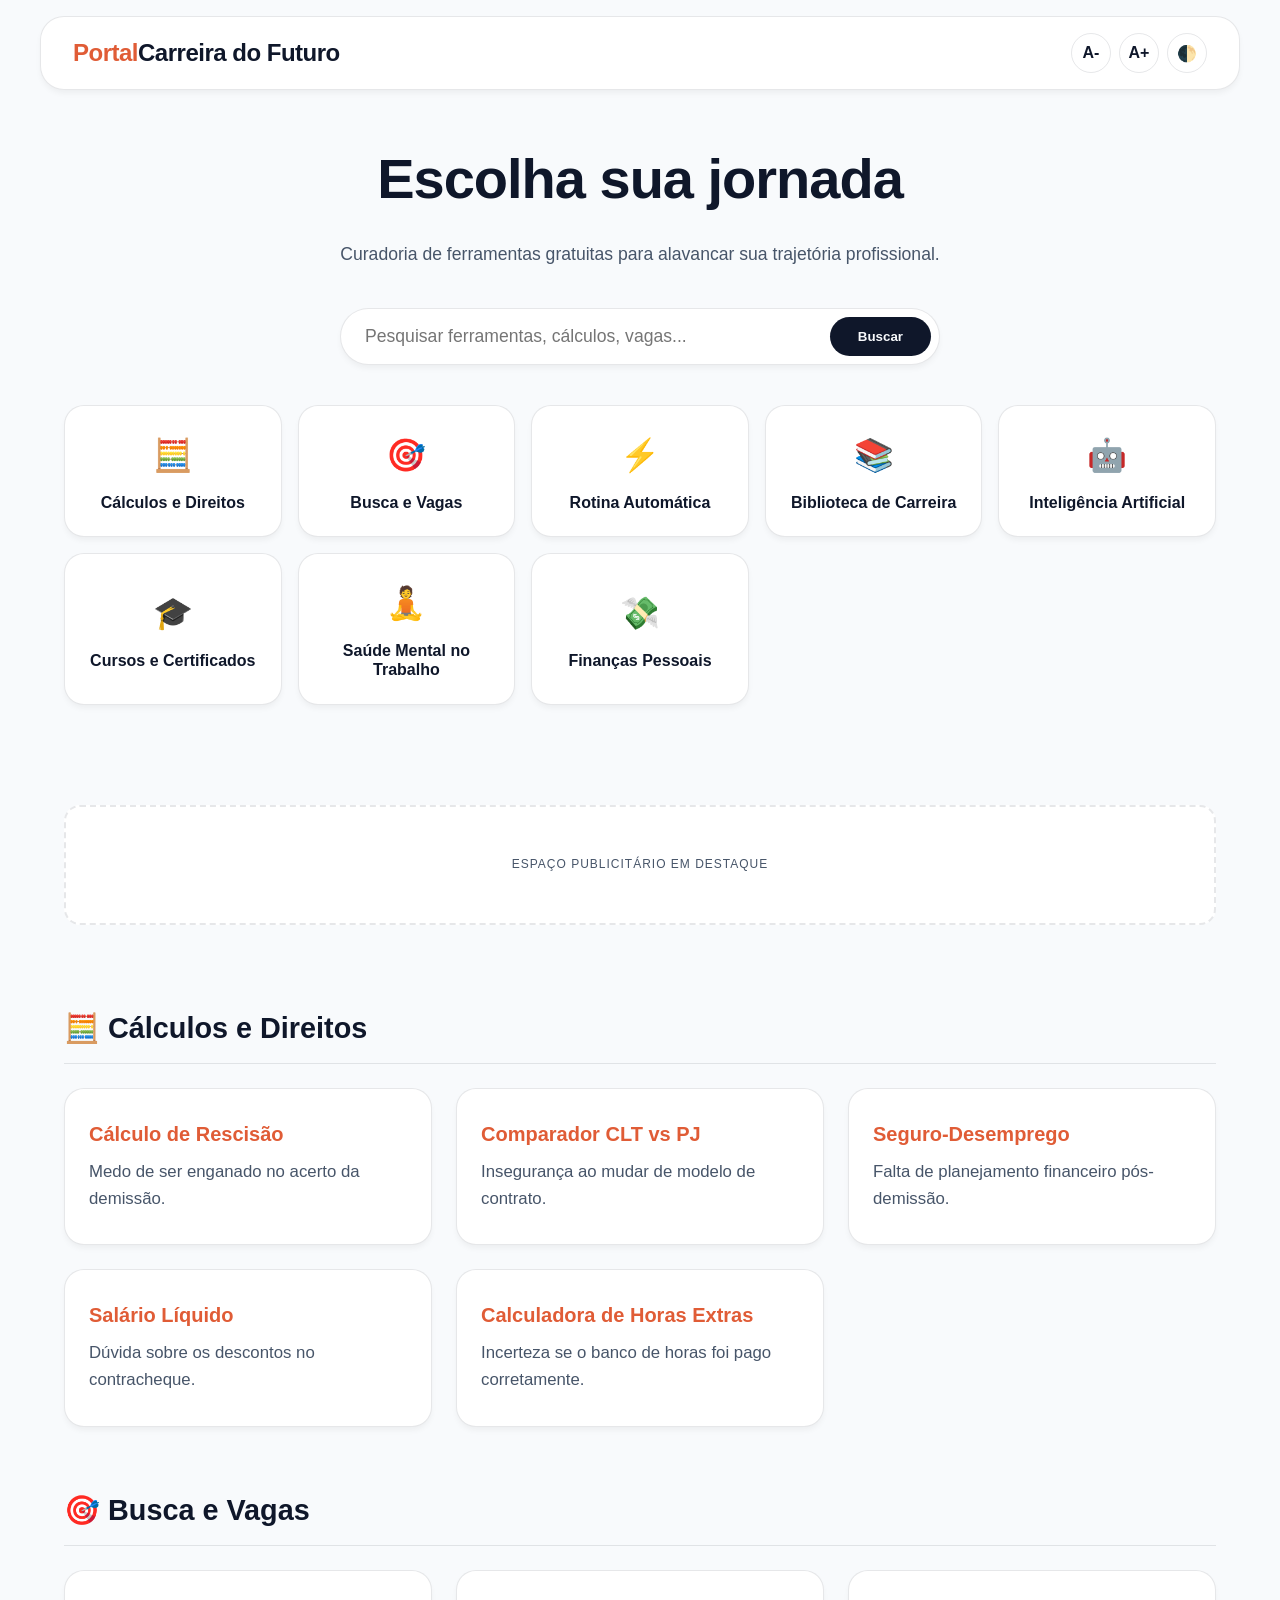
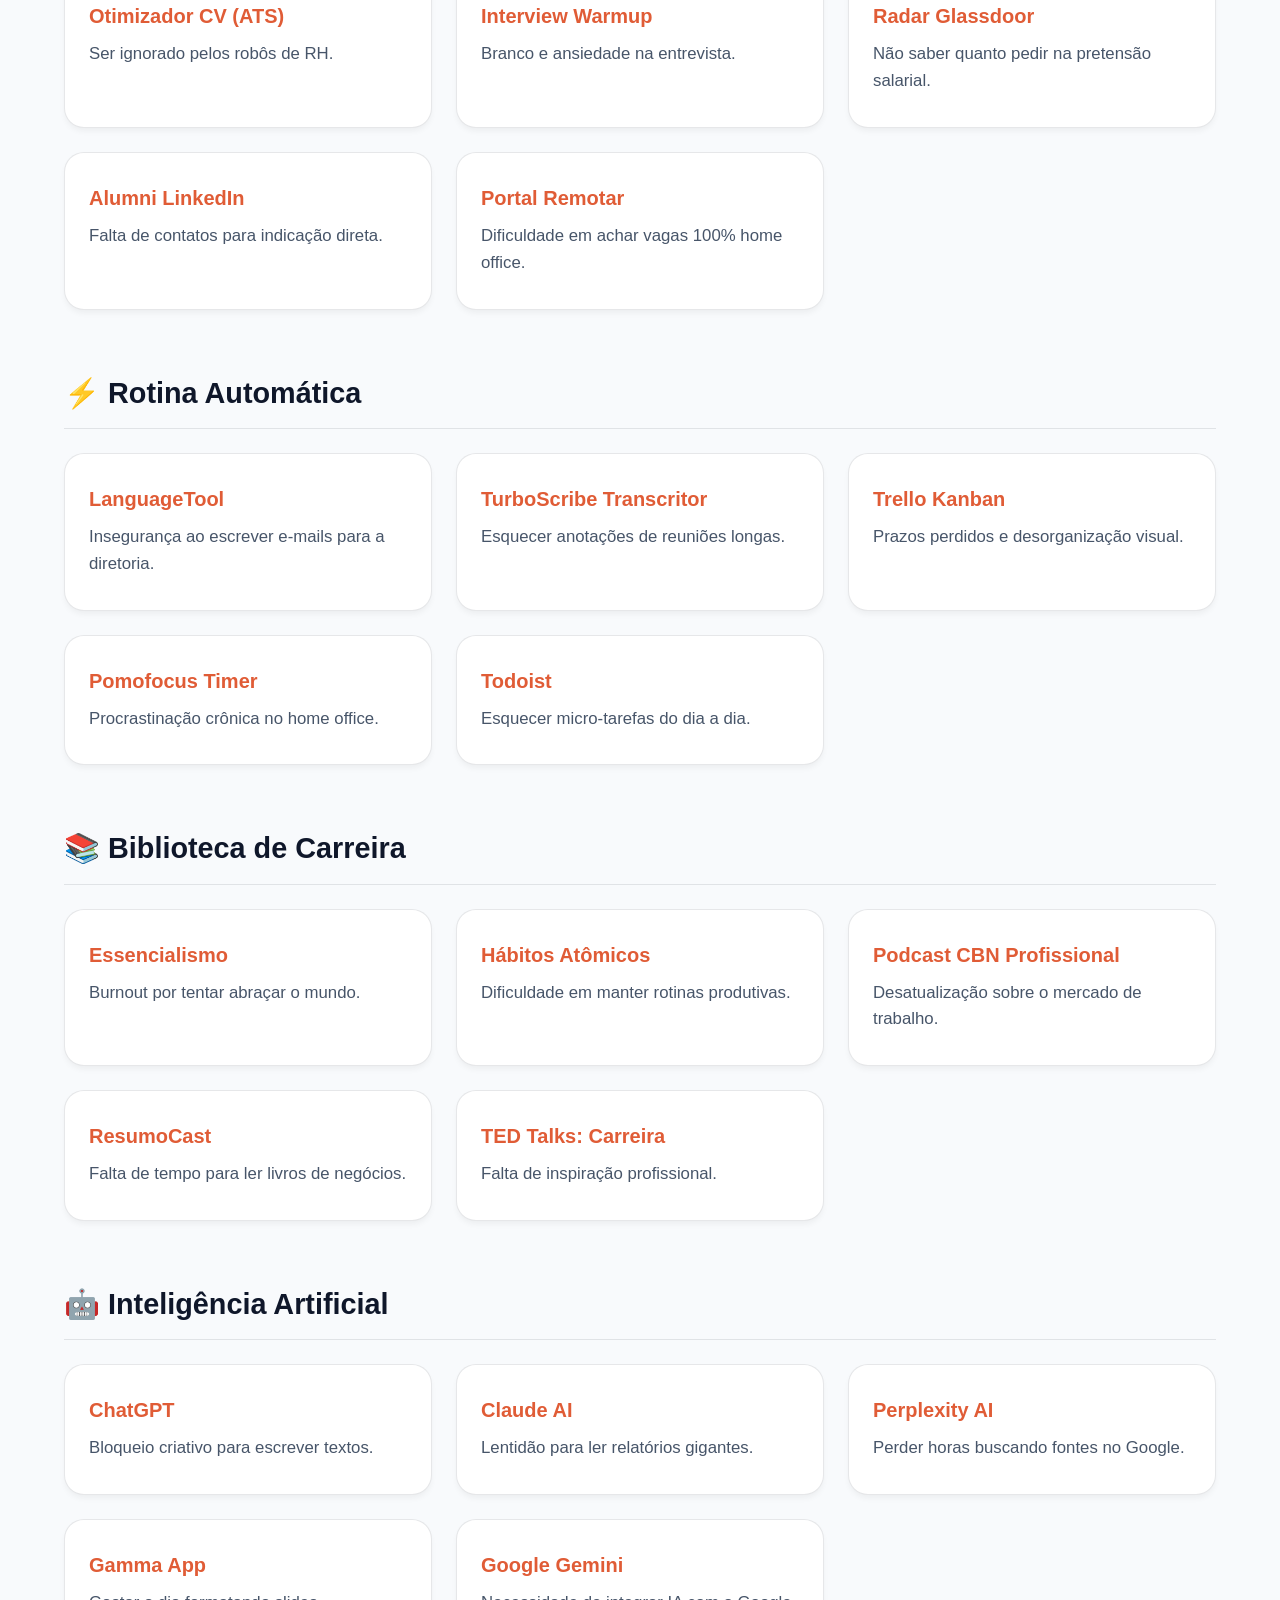
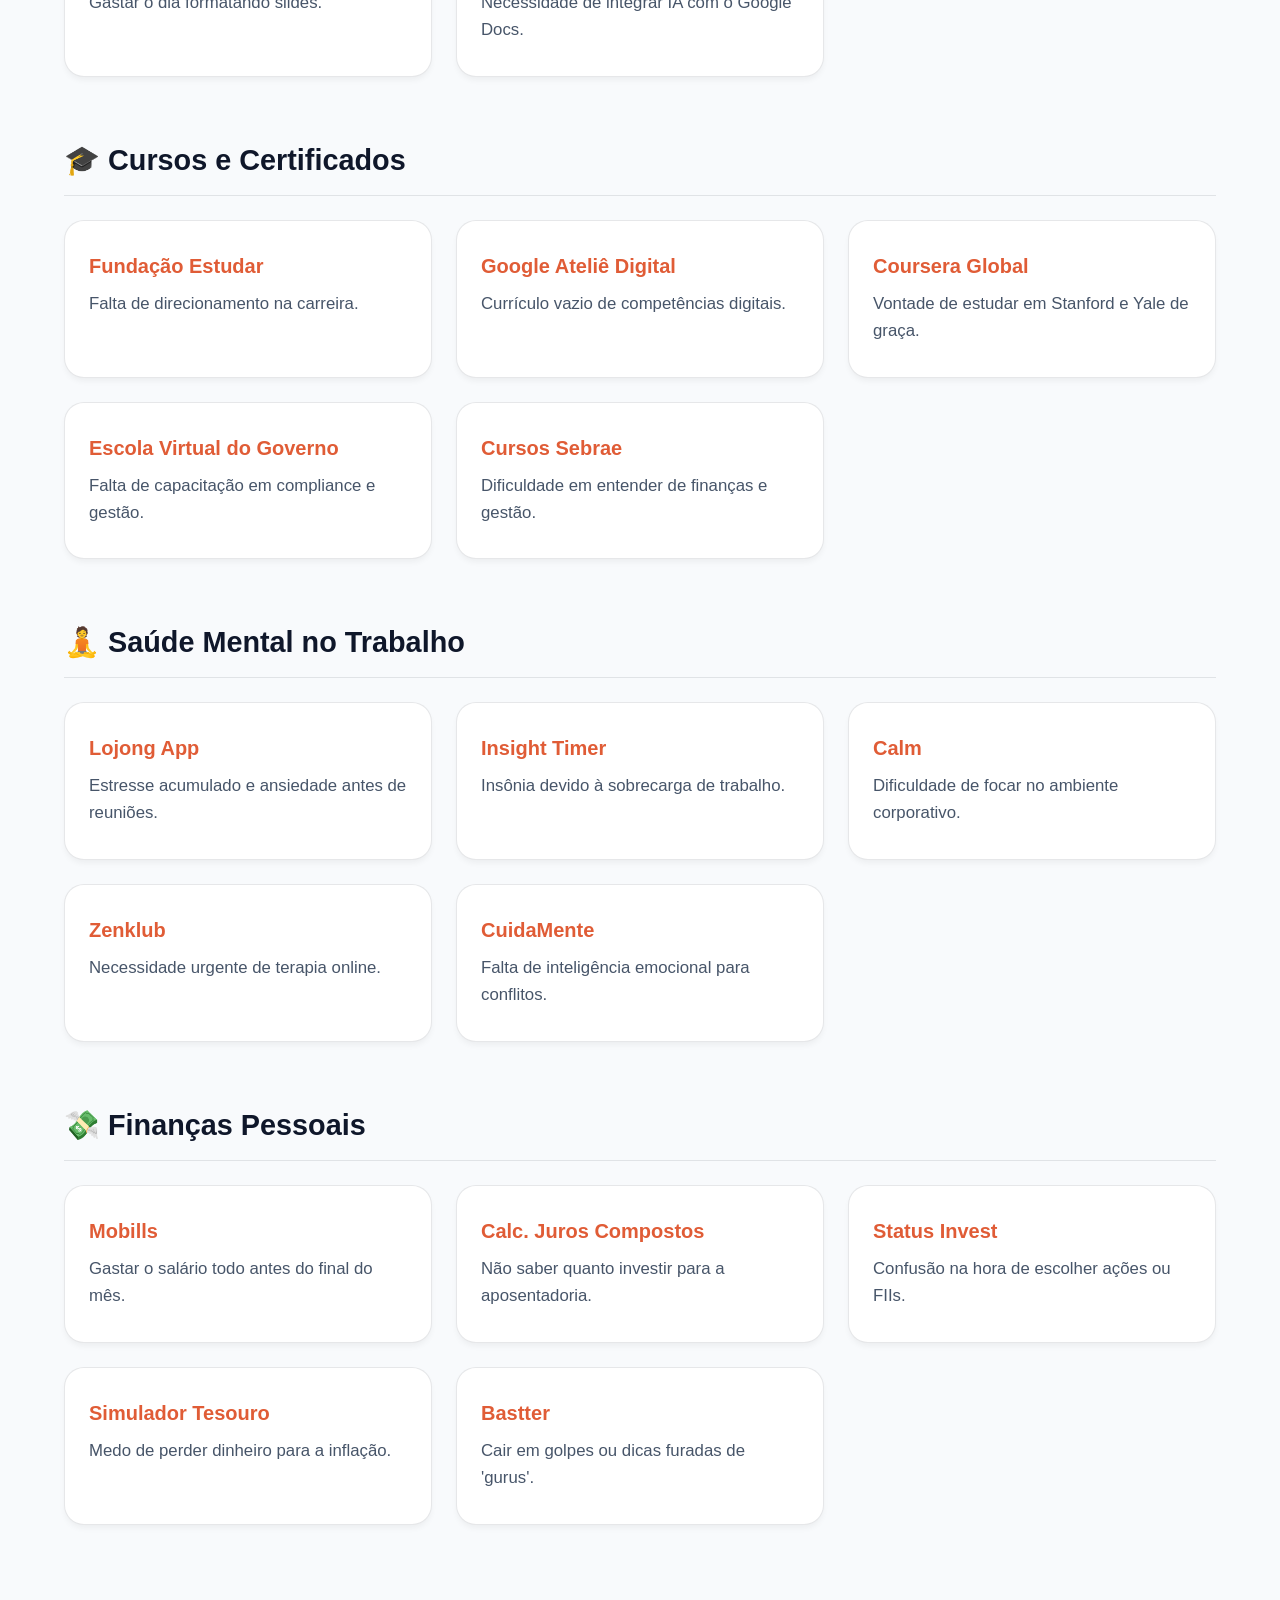
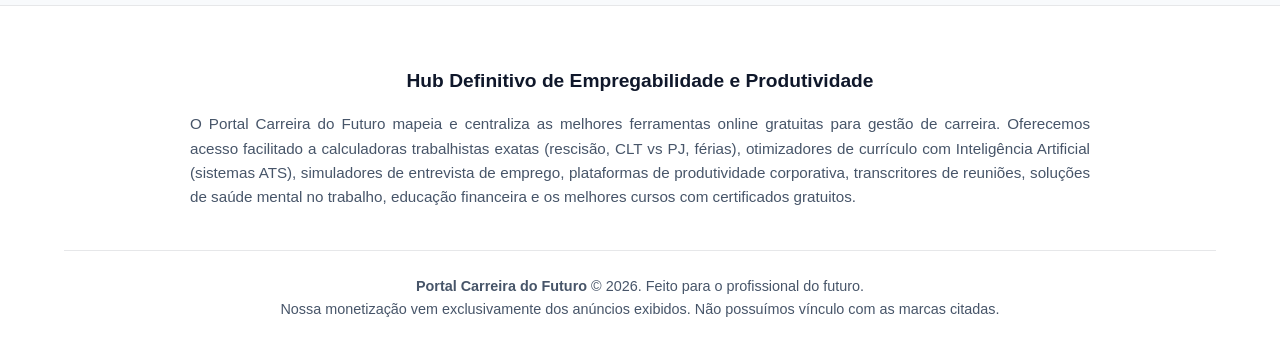
==== index.html @ 7a572216 "v15" ====
<!DOCTYPE html>
<html lang="pt-BR">
<head>
    <script>(function(w,d,s,l,i){w[l]=w[l]||[];w[l].push({'gtm.start':new Date().getTime(),event:'gtm.js'});var f=d.getElementsByTagName(s)[0],j=d.createElement(s),dl=l!='dataLayer'?'&l='+l:'';j.async=true;j.src='https://www.googletagmanager.com/gtm.js?id='+i+dl;f.parentNode.insertBefore(j,f);})(window,document,'script','dataLayer','GTM-XXXXXXX');</script>
    
    <meta charset="UTF-8">
    <meta name="viewport" content="width=device-width, initial-scale=1.0">
    <title>Portal Carreira do Futuro | Ferramentas e Produtividade</title>
    <link rel="stylesheet" href="style.css?v=15">
</head>
<body>
    <noscript><iframe src="https://www.googletagmanager.com/ns.html?id=GTM-XXXXXXX" height="0" width="0" style="display:none;visibility:hidden"></iframe></noscript>

    <header class="cabecalho-site">
        <div class="container nav-bar">
            <h1 class="logotipo" onclick="window.scrollTo({top: 0, behavior: 'smooth'})" role="button" tabindex="0">Portal<span>Carreira do Futuro</span></h1>
            
            <div class="controles-a11y" aria-label="Controles de Acessibilidade">
                <button id="btn-fonte-menos" class="btn-a11y" aria-label="Diminuir tamanho da fonte">A-</button>
                <button id="btn-fonte-mais" class="btn-a11y" aria-label="Aumentar tamanho da fonte">A+</button>
                <button id="btn-tema" class="btn-a11y" aria-label="Alternar tema claro e escuro">🌓</button>
            </div>
        </div>
    </header>

    <main class="container" id="conteudo-principal">
        
        <section class="hero">
            <h2 class="hero-title">Escolha sua jornada</h2>
            <p class="hero-subtitle">Curadoria de ferramentas gratuitas para alavancar sua trajetória profissional.</p>
            
            <div class="busca-container">
                <form action="https://www.google.com/search" method="get" target="_blank" class="busca-form">
                    <input type="search" name="q" placeholder="Pesquisar ferramentas, cálculos, vagas..." aria-label="Pesquisar" required>
                    <button type="submit" class="btn-busca">Buscar</button>
                </form>
            </div>
            
            <nav id="bento-menu" class="bento-grid-container" aria-label="Navegação rápida por categorias"></nav>
        </section>

        <div class="espaco-respiro"></div>
        <div class="area-adsense ads-vip">
            <p class="ads-label">Espaço Publicitário em Destaque</p>
        </div>

        <div id="lista-ferramentas"></div>
    </main>

    <div id="modal-overlay" class="modal-overlay hidden" onclick="fecharAoClicarFora(event)" aria-hidden="true">
        <div id="modal-ferramenta" class="modal-content hidden" role="dialog" aria-modal="true" aria-labelledby="artigo-titulo">
            <button class="btn-fechar" onclick="fecharTodosModais()" aria-label="Fechar janela">✕</button>
            
            <div class="modal-header-compacto">
                <span id="artigo-emoji" class="emoji-medio" aria-hidden="true"></span>
                <div>
                    <h2 id="artigo-titulo"></h2>
                    <span id="artigo-categoria" class="tag-categoria"></span>
                </div>
            </div>

            <div class="dor-box">
                <strong>💡 Resolve o problema:</strong>
                <p id="artigo-dor"></p>
            </div>

            <div class="artigo-corpo">
                <p id="artigo-descricao"></p>
            </div>

            <div class="acoes-ferramenta">
                <a id="artigo-link" href="#" target="_blank" rel="noopener noreferrer" class="btn-primario">Acessar Plataforma Oficial</a>
                
                <a id="btn-reportar" href="#" class="btn-reportar-link">⚠️ Reportar link quebrado ou erro</a>
                
                <div class="share-buttons">
                    <p class="share-title">Compartilhar ferramenta útil:</p>
                    <div class="share-icons" id="botoes-compartilhamento">
                        </div>
                </div>
            </div>
            
            <div class="area-adsense ads-modal">
                <p class="ads-label">Espaço Publicitário</p>
            </div>
        </div>
    </div>

    <footer class="rodape-site">
        <div class="container">
            <article class="sobre-portal-rodape">
                <h3>Hub Definitivo de Empregabilidade e Produtividade</h3>
                <p>O Portal Carreira do Futuro mapeia e centraliza as melhores ferramentas online gratuitas para gestão de carreira. Oferecemos acesso facilitado a calculadoras trabalhistas exatas (rescisão, CLT vs PJ, férias), otimizadores de currículo com Inteligência Artificial (sistemas ATS), simuladores de entrevista de emprego, plataformas de produtividade corporativa, transcritores de reuniões, soluções de saúde mental no trabalho, educação financeira e os melhores cursos com certificados gratuitos.</p>
            </article>

            <div class="rodape-main">
                <p><strong>Portal Carreira do Futuro</strong> &copy; 2026. Feito para o profissional do futuro.</p>
                <p>Nossa monetização vem exclusivamente dos anúncios exibidos. Não possuímos vínculo com as marcas citadas.</p>
            </div>
        </div>
    </footer>

    <script src="script.js?v=15"></script>
</body>
</html>
---- style.css ----
/* =========================================
   UX 2026: MINIMALISMO, ACESSIBILIDADE E DARK MODE
   ========================================= */

:root {
  --bg-base: #f8fafc;
  --text-main: #0f172a;
  --text-muted: #475569;
  --card-bg: #ffffff;
  --accent-primary: #e05c36;
  --accent-secondary: #6366f1;
  --glass-border: rgba(15, 23, 42, 0.1);
  
  /* Cores Sociais Restauradas */
  --whatsapp: #25D366;
  --linkedin: #0077b5;
  --twitter-x: #0f1419;
  --telegram: #0088cc;
  --bluesky: #1185fe;
  --threads: #000000;
  
  --shadow-sm: 0 4px 6px -1px rgba(0, 0, 0, 0.05);
  --shadow-md: 0 10px 15px -3px rgba(0, 0, 0, 0.1);
  --radius-lg: 20px;
  --radius-xl: 32px;
}

/* TEMA ESCURO (Restaurado) */
[data-theme="dark"] {
  --bg-base: #0f172a;
  --text-main: #f8fafc;
  --text-muted: #94a3b8;
  --card-bg: #1e293b;
  --glass-border: rgba(255, 255, 255, 0.1);
  --twitter-x: #ffffff; 
  --threads: #ffffff;
}

* { box-sizing: border-box; margin: 0; padding: 0; font-family: -apple-system, BlinkMacSystemFont, "Segoe UI", Roboto, sans-serif; -webkit-font-smoothing: antialiased; }

body { background-color: var(--bg-base); color: var(--text-main); line-height: 1.6; transition: background-color 0.3s, color 0.3s; }
.container { max-width: 1200px; margin: 0 auto; padding: 0 24px; }
.hidden { display: none !important; opacity: 0; pointer-events: none; }

/* FOCO ACESSÍVEL */
*:focus-visible { outline: 3px solid var(--accent-primary); outline-offset: 2px; border-radius: 8px; }

/* CABEÇALHO E CONTROLES A11Y */
.cabecalho-site { position: sticky; top: 16px; z-index: 100; margin: 0 24px; }
.nav-bar { background: var(--card-bg); border: 1px solid var(--glass-border); border-radius: 24px; padding: 16px 32px; box-shadow: var(--shadow-sm); display: flex; justify-content: space-between; align-items: center; transition: 0.3s;}
.logotipo { font-size: 1.5rem; font-weight: 800; color: var(--accent-primary); cursor: pointer; letter-spacing: -0.5px;}
.logotipo span { color: var(--text-main); }

.controles-a11y { display: flex; gap: 8px; }
.btn-a11y { background: transparent; border: 1px solid var(--glass-border); color: var(--text-main); font-weight: bold; border-radius: 50%; width: 40px; height: 40px; cursor: pointer; transition: 0.2s; display: flex; align-items: center; justify-content: center; font-size: 1rem; }
.btn-a11y:hover { background: var(--accent-primary); color: white; border-color: var(--accent-primary); }

/* HERO SECTION */
.hero { text-align: center; padding: 60px 0 20px; }
.hero-title { font-size: clamp(2rem, 5vw, 3.5rem); font-weight: 800; letter-spacing: -1px; margin-bottom: 16px; color: var(--text-main); }
.hero-subtitle { font-size: 1.1rem; color: var(--text-muted); margin-bottom: 40px; }

.busca-form { display: flex; max-width: 600px; margin: 0 auto 40px; background: var(--card-bg); border-radius: 50px; padding: 8px 8px 8px 24px; box-shadow: var(--shadow-sm); transition: 0.3s; border: 1px solid var(--glass-border); }
.busca-form:focus-within { box-shadow: var(--shadow-md); border-color: var(--accent-primary); }
.busca-form input { flex-grow: 1; border: none; font-size: 1.1rem; outline: none; background: transparent; color: var(--text-main);}
.btn-busca { background: var(--text-main); color: var(--bg-base); border: none; border-radius: 40px; padding: 12px 28px; font-weight: 600; cursor: pointer; transition: 0.2s; }
.btn-busca:hover { background: var(--accent-primary); color: white; }

/* BENTO GRID (Categorias) */
.bento-grid-container { display: grid; grid-template-columns: repeat(auto-fit, minmax(180px, 1fr)); gap: 16px; margin-top: 20px; }
.bento-card { background: var(--card-bg); border-radius: var(--radius-lg); padding: 24px 20px; display: flex; flex-direction: column; align-items: center; justify-content: center; cursor: pointer; box-shadow: var(--shadow-sm); transition: transform 0.3s, box-shadow 0.3s; border: 1px solid var(--glass-border); }
.bento-card:hover { transform: translateY(-4px); box-shadow: var(--shadow-md); border-color: var(--accent-secondary); }
.bento-emoji { font-size: 2rem; margin-bottom: 12px; }
.bento-title { font-weight: 700; color: var(--text-main); font-size: 1rem; text-align: center; line-height: 1.2;}

/* RESPIRO E ADSENSE */
.espaco-respiro { height: 80px; width: 100%; }
.area-adsense { background: var(--card-bg); text-align: center; border-radius: 16px; display: flex; flex-direction: column; align-items: center; justify-content: center; border: 2px dashed var(--glass-border); }
.ads-vip { height: 120px; margin-bottom: 80px; }
.ads-modal { padding: 20px; margin-top: 24px; }
.ads-label { font-size: 0.75rem; color: var(--text-muted); text-transform: uppercase; letter-spacing: 1px; }

/* GRID DE CONTEÚDO PRINCIPAL */
.sessao-categoria { margin-bottom: 60px; scroll-margin-top: 100px; }
.sessao-titulo { font-size: 1.8rem; font-weight: 800; color: var(--text-main); display: flex; align-items: center; gap: 12px; margin-bottom: 24px; padding-bottom: 12px; border-bottom: 1px solid var(--glass-border); }
.grid-cards { display: grid; grid-template-columns: repeat(auto-fill, minmax(320px, 1fr)); gap: 24px; }
.card { background: var(--card-bg); border-radius: var(--radius-lg); padding: 32px 24px; cursor: pointer; display: flex; flex-direction: column; box-shadow: var(--shadow-sm); transition: transform 0.3s; border: 1px solid var(--glass-border); }
.card:hover { transform: translateY(-6px); box-shadow: var(--shadow-md); border-color: var(--accent-primary); }
.card h3 { font-size: 1.25rem; font-weight: 700; color: var(--accent-primary); margin-bottom: 12px; line-height: 1.3;}
.card p { font-size: 1.05rem; color: var(--text-muted); flex-grow: 1; }

/* MODAIS */
body.modal-open { overflow: hidden; }
.modal-overlay { position: fixed; top: 0; left: 0; right: 0; bottom: 0; background: rgba(0, 0, 0, 0.7); backdrop-filter: blur(8px); z-index: 1000; display: flex; justify-content: center; align-items: center; padding: 20px; }
.modal-content { background: var(--card-bg); width: 100%; max-width: 540px; max-height: 90vh; overflow-y: auto; border-radius: var(--radius-xl); padding: 40px; box-shadow: 0 25px 50px -12px rgba(0,0,0,0.25); position: relative; border: 1px solid var(--glass-border); }
.btn-fechar { position: absolute; top: 24px; right: 24px; background: var(--bg-base); border: 1px solid var(--glass-border); color: var(--text-main); width: 40px; height: 40px; border-radius: 50%; font-size: 1.2rem; cursor: pointer; transition: 0.2s; }
.btn-fechar:hover { background: var(--accent-primary); color: white; }

.modal-header-compacto { display: flex; align-items: center; gap: 16px; margin-bottom: 24px; background: var(--bg-base); padding: 16px; border-radius: 16px; border: 1px solid var(--glass-border); }
.emoji-medio { font-size: 2.5rem; }
.modal-header-compacto h2 { font-size: 1.4rem; color: var(--text-main); margin-bottom: 4px; line-height: 1.1;}
.tag-categoria { background: var(--accent-secondary); color: white; padding: 4px 12px; border-radius: 12px; font-size: 0.75rem; font-weight: 700; display: inline-block; }

.dor-box { background: rgba(224, 92, 54, 0.05); border-left: 4px solid var(--accent-primary); padding: 16px; border-radius: 0 12px 12px 0; margin-bottom: 24px; }
.dor-box strong { color: var(--accent-primary); display: block; margin-bottom: 4px; font-size: 0.95rem; }
#artigo-dor { font-size: 1rem; color: var(--text-main); font-weight: 500;}
#artigo-descricao { font-size: 1.1rem; color: var(--text-muted); line-height: 1.6; margin-bottom: 32px; }

/* Ações e Compartilhamento Social (Restaurado) */
.acoes-ferramenta { display: flex; flex-direction: column; gap: 16px; }
.btn-primario { display: block; text-align: center; background: var(--text-main); color: var(--bg-base); text-decoration: none; padding: 18px; border-radius: 50px; font-size: 1.1rem; font-weight: 600; transition: 0.3s; }
.btn-primario:hover { background: var(--accent-primary); color: white; transform: translateY(-2px); }

.btn-reportar-link { display: block; text-align: center; color: var(--text-muted); font-size: 0.85rem; text-decoration: underline; margin-bottom: 16px; transition: color 0.2s; }
.btn-reportar-link:hover { color: #ef4444; }

.share-buttons { text-align: center; border-top: 1px solid var(--glass-border); padding-top: 24px; }
.share-title { font-size: 0.9rem; color: var(--text-muted); margin-bottom: 16px; font-weight: 600; }
.share-icons { display: flex; gap: 8px; justify-content: center; flex-wrap: wrap; }
.btn-share { padding: 10px 16px; border-radius: 50px; border: none; font-weight: 600; cursor: pointer; color: white; font-size: 0.85rem; transition: transform 0.2s; }
.btn-share:hover { transform: translateY(-2px); filter: brightness(1.1); }
.btn-share.native { background: var(--accent-secondary); width: 100%; font-size: 1rem; padding: 14px;}
.btn-share.whatsapp { background: var(--whatsapp); }
.btn-share.linkedin { background: var(--linkedin); }
.btn-share.x { background: var(--twitter-x); }
.btn-share.telegram { background: var(--telegram); }
.btn-share.bluesky { background: var(--bluesky); }
.btn-share.threads { background: var(--threads); }
[data-theme="dark"] .btn-share.x, [data-theme="dark"] .btn-share.threads { color: var(--bg-base); }

/* RODAPÉ SEO */
.rodape-site { background: var(--card-bg); border-top: 1px solid var(--glass-border); padding: 60px 0 40px; margin-top: 80px; }
.sobre-portal-rodape { max-width: 900px; margin: 0 auto 40px auto; text-align: center; }
.sobre-portal-rodape h3 { font-size: 1.2rem; color: var(--text-main); margin-bottom: 16px; font-weight: 700; }
.sobre-portal-rodape p { font-size: 0.95rem; color: var(--text-muted); line-height: 1.6; text-align: justify; }
.rodape-main { text-align: center; border-top: 1px solid var(--glass-border); padding-top: 24px; color: var(--text-muted); font-size: 0.9rem;}

@media (max-width: 768px) {
  .cabecalho-site { top: 0; margin: 0; }
  .nav-bar { border-radius: 0 0 16px 16px; padding: 16px; flex-direction: column; gap: 16px;}
  .hero-title { font-size: 2.2rem; }
  .busca-form { flex-direction: column; border-radius: 16px; padding: 12px; gap: 8px;}
  .btn-busca { width: 100%; border-radius: 8px; }
  .grid-cards { grid-template-columns: 1fr; }
  .modal-content { padding: 32px 24px; border-radius: 24px; }
  .share-icons { gap: 6px; }
  .btn-share { padding: 10px 12px; font-size: 0.8rem; }
}
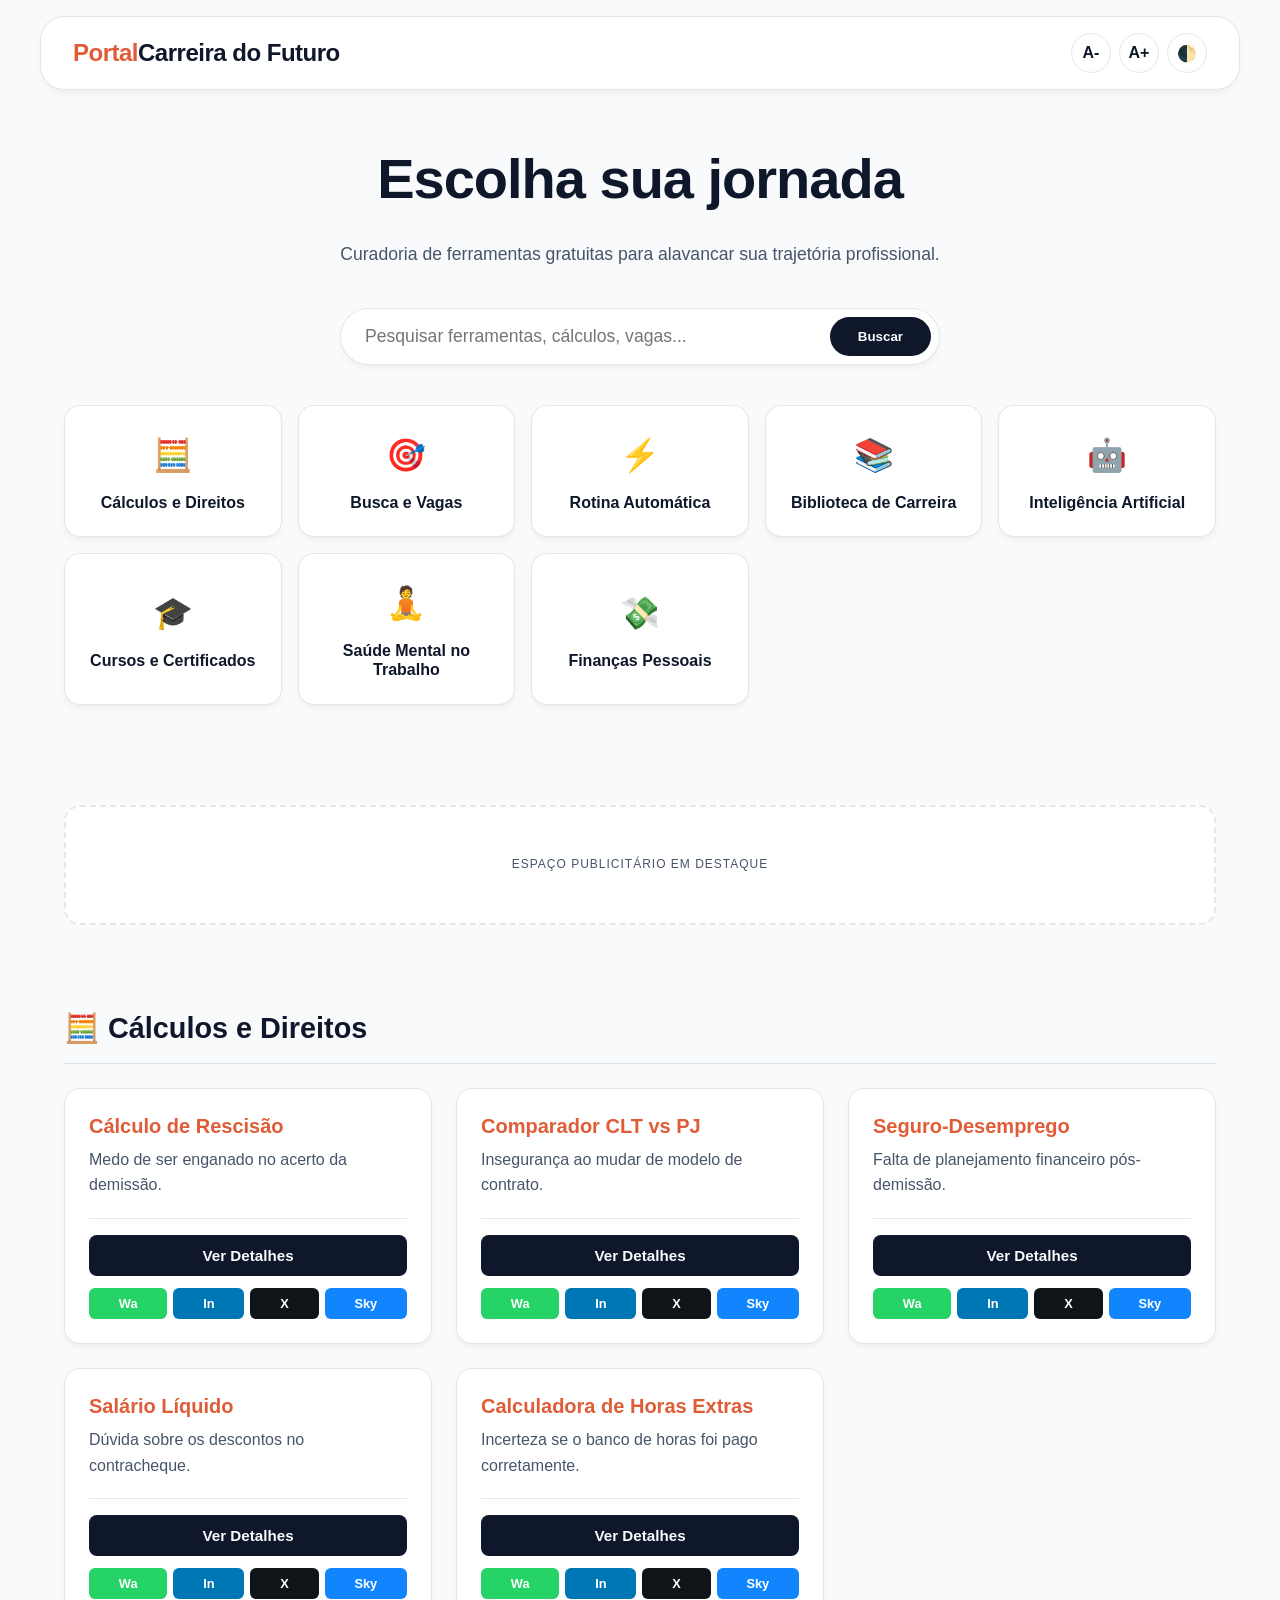
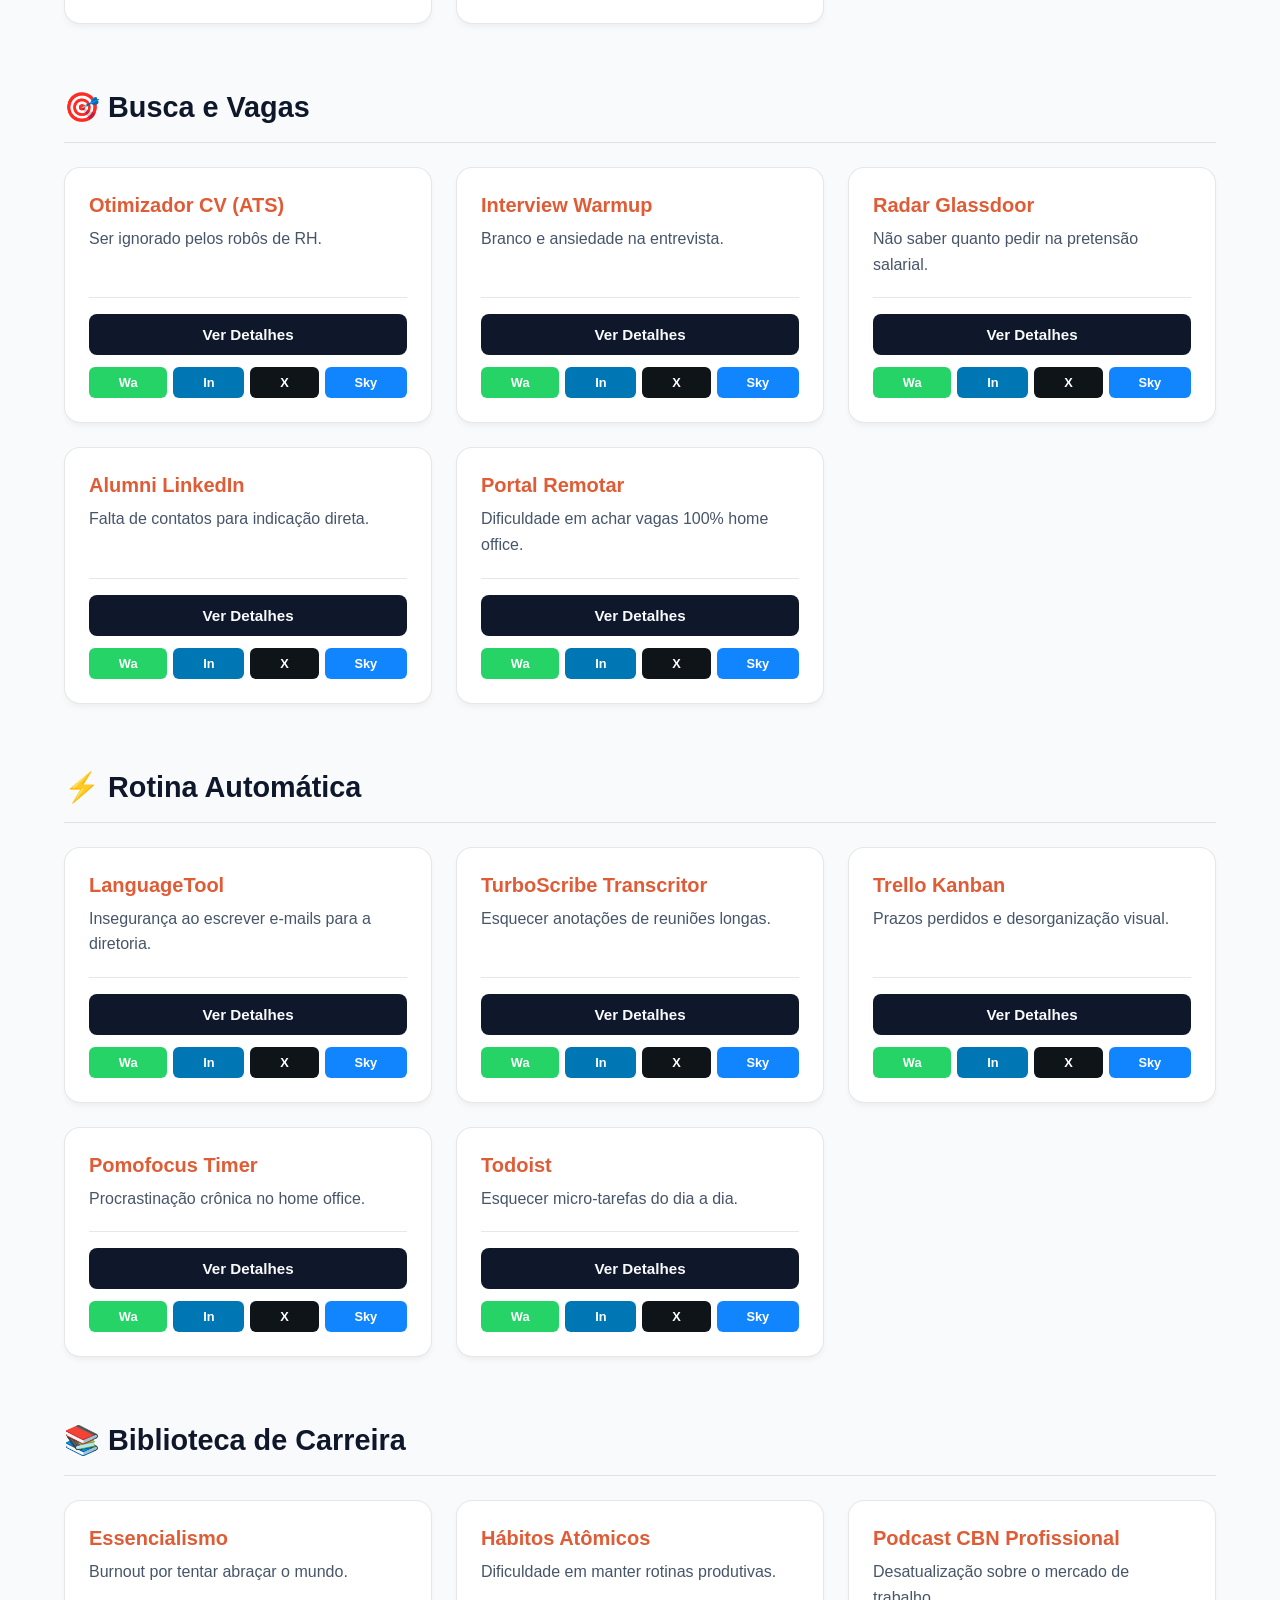
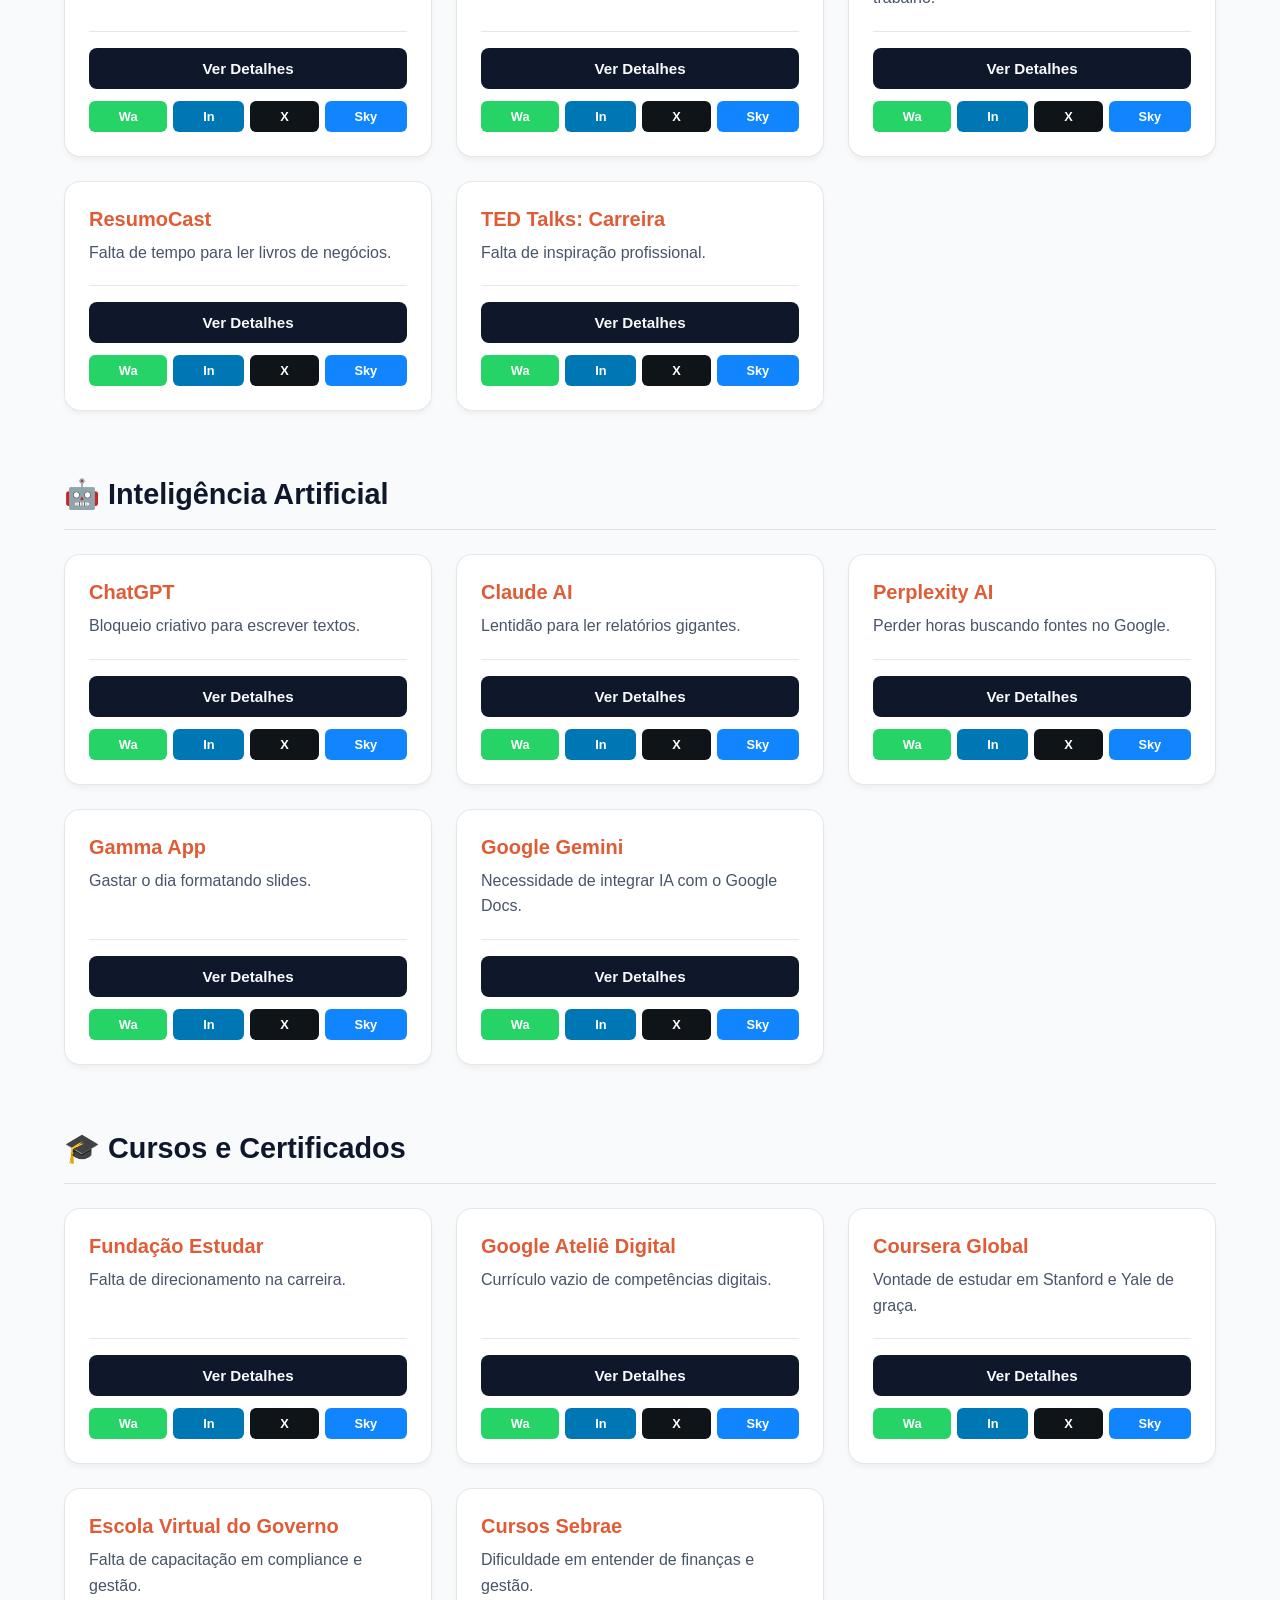
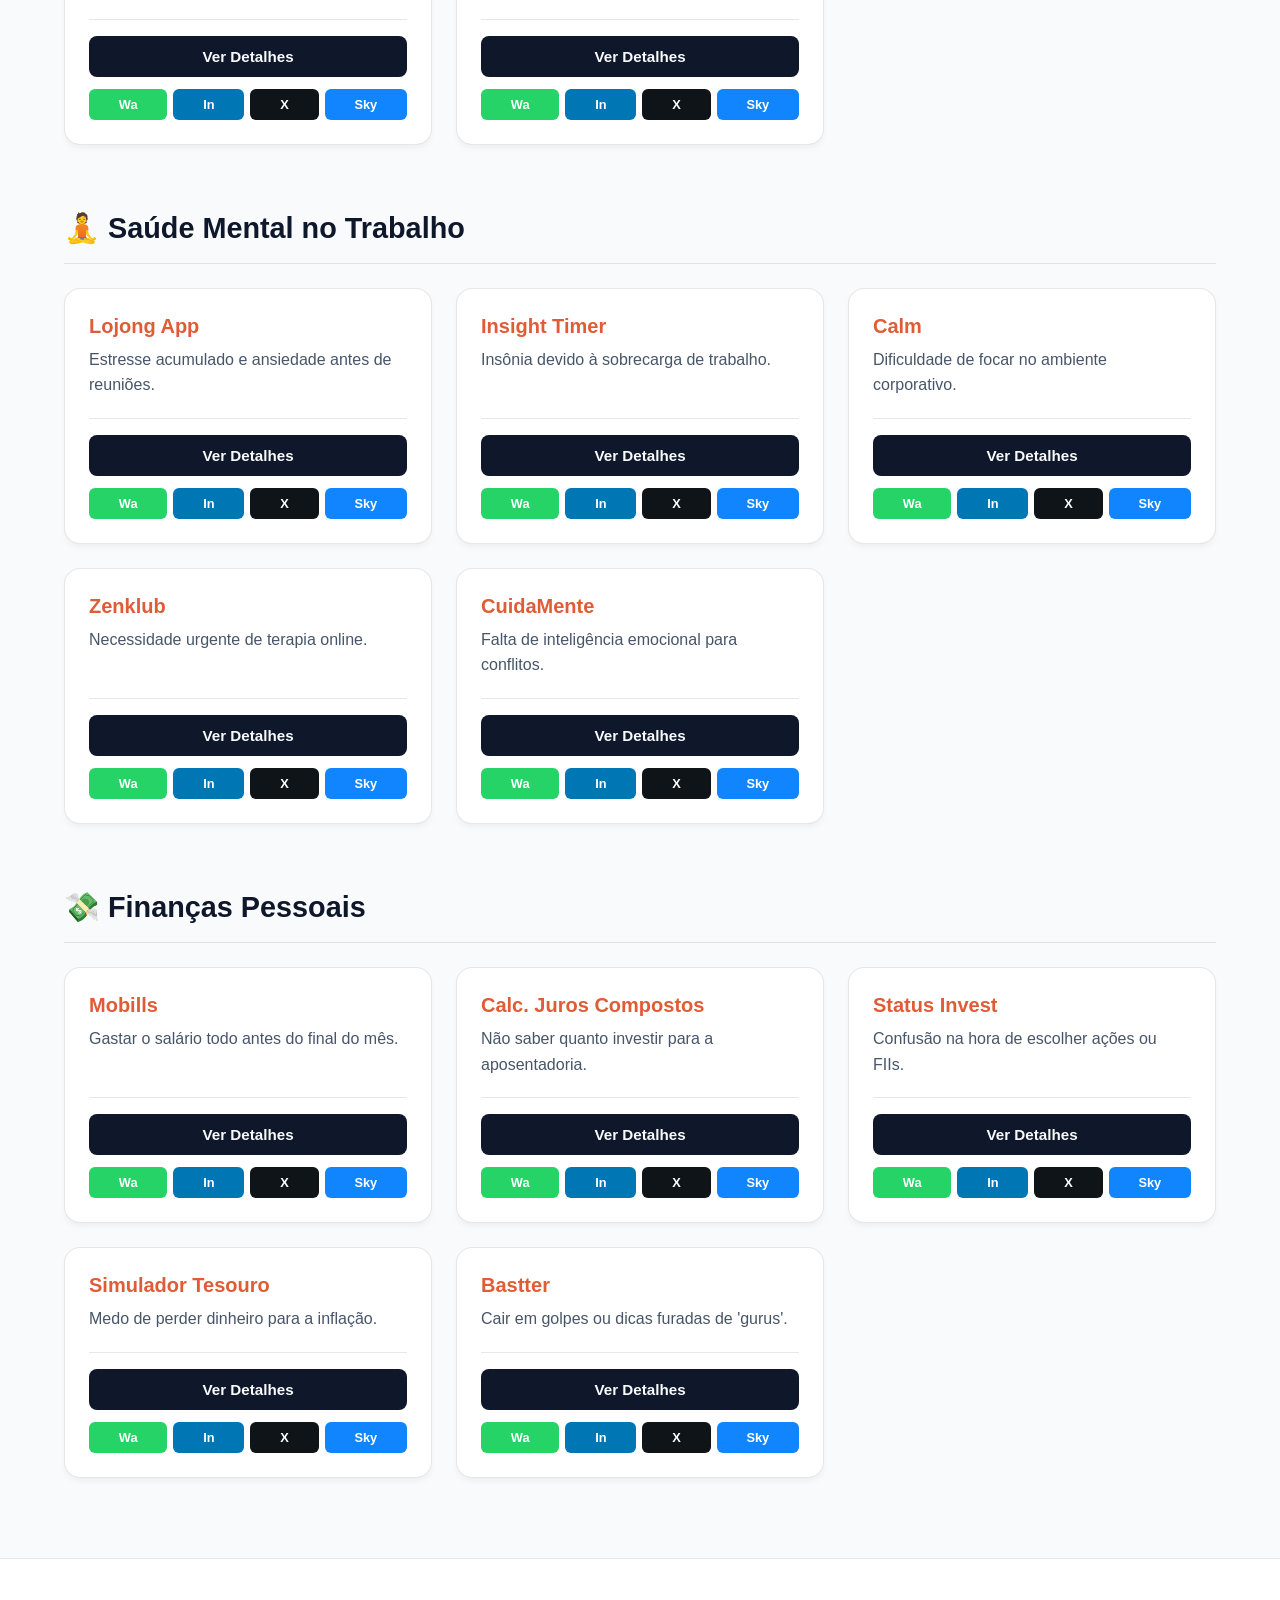
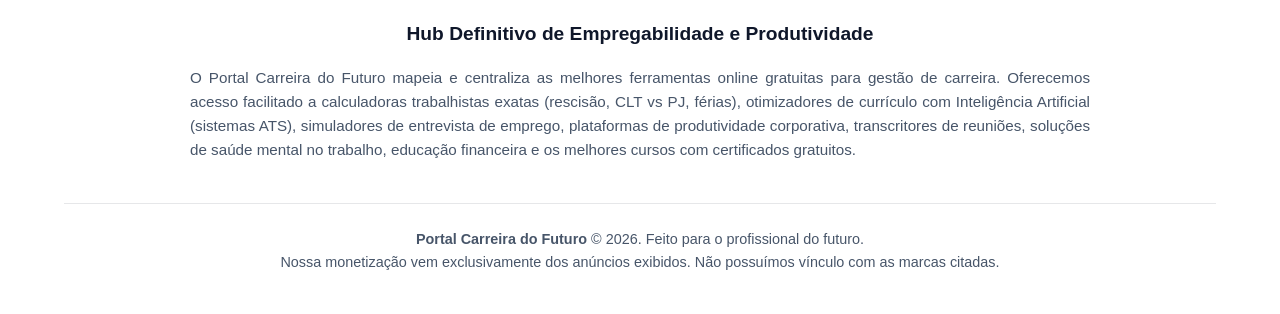
==== commit fd99c432: "v15" ====
--- a/index.html
+++ b/index.html
@@ -6,7 +6,7 @@
     <meta charset="UTF-8">
     <meta name="viewport" content="width=device-width, initial-scale=1.0">
     <title>Portal Carreira do Futuro | Ferramentas e Produtividade</title>
-    <link rel="stylesheet" href="style.css?v=15">
+    <link rel="stylesheet" href="style.css?v=16">
 </head>
 <body>
     <noscript><iframe src="https://www.googletagmanager.com/ns.html?id=GTM-XXXXXXX" height="0" width="0" style="display:none;visibility:hidden"></iframe></noscript>
@@ -48,7 +48,7 @@
     </main>
 
     <div id="modal-overlay" class="modal-overlay hidden" onclick="fecharAoClicarFora(event)" aria-hidden="true">
-        <div id="modal-ferramenta" class="modal-content hidden" role="dialog" aria-modal="true" aria-labelledby="artigo-titulo">
+        <div id="modal-ferramenta" class="modal-content" role="dialog" aria-modal="true" aria-labelledby="artigo-titulo">
             <button class="btn-fechar" onclick="fecharTodosModais()" aria-label="Fechar janela">✕</button>
             
             <div class="modal-header-compacto">
@@ -70,7 +70,6 @@
 
             <div class="acoes-ferramenta">
                 <a id="artigo-link" href="#" target="_blank" rel="noopener noreferrer" class="btn-primario">Acessar Plataforma Oficial</a>
-                
                 <a id="btn-reportar" href="#" class="btn-reportar-link">⚠️ Reportar link quebrado ou erro</a>
                 
                 <div class="share-buttons">
@@ -100,6 +99,6 @@
         </div>
     </footer>
 
-    <script src="script.js?v=15"></script>
+    <script src="script.js?v=16"></script>
 </body>
 </html>
--- a/style.css
+++ b/style.css
@@ -1,7 +1,3 @@
-/* =========================================
-   UX 2026: MINIMALISMO, ACESSIBILIDADE E DARK MODE
-   ========================================= */
-
 :root {
   --bg-base: #f8fafc;
   --text-main: #0f172a;
@@ -11,29 +7,21 @@
   --accent-secondary: #6366f1;
   --glass-border: rgba(15, 23, 42, 0.1);
   
-  /* Cores Sociais Restauradas */
-  --whatsapp: #25D366;
-  --linkedin: #0077b5;
-  --twitter-x: #0f1419;
-  --telegram: #0088cc;
-  --bluesky: #1185fe;
-  --threads: #000000;
+  --whatsapp: #25D366; --linkedin: #0077b5; --twitter-x: #0f1419; 
+  --telegram: #0088cc; --bluesky: #1185fe; --threads: #000000;
   
   --shadow-sm: 0 4px 6px -1px rgba(0, 0, 0, 0.05);
   --shadow-md: 0 10px 15px -3px rgba(0, 0, 0, 0.1);
-  --radius-lg: 20px;
-  --radius-xl: 32px;
+  
+  /* Curvas Ajustadas: Modal Menor que Card */
+  --radius-card: 16px;
+  --radius-modal: 12px;
 }
 
-/* TEMA ESCURO (Restaurado) */
 [data-theme="dark"] {
-  --bg-base: #0f172a;
-  --text-main: #f8fafc;
-  --text-muted: #94a3b8;
-  --card-bg: #1e293b;
-  --glass-border: rgba(255, 255, 255, 0.1);
-  --twitter-x: #ffffff; 
-  --threads: #ffffff;
+  --bg-base: #0f172a; --text-main: #f8fafc; --text-muted: #94a3b8;
+  --card-bg: #1e293b; --glass-border: rgba(255, 255, 255, 0.1);
+  --twitter-x: #ffffff; --threads: #ffffff;
 }
 
 * { box-sizing: border-box; margin: 0; padding: 0; font-family: -apple-system, BlinkMacSystemFont, "Segoe UI", Roboto, sans-serif; -webkit-font-smoothing: antialiased; }
@@ -41,16 +29,13 @@
 body { background-color: var(--bg-base); color: var(--text-main); line-height: 1.6; transition: background-color 0.3s, color 0.3s; }
 .container { max-width: 1200px; margin: 0 auto; padding: 0 24px; }
 .hidden { display: none !important; opacity: 0; pointer-events: none; }
-
-/* FOCO ACESSÍVEL */
 *:focus-visible { outline: 3px solid var(--accent-primary); outline-offset: 2px; border-radius: 8px; }
 
-/* CABEÇALHO E CONTROLES A11Y */
+/* CABEÇALHO E CONTROLES */
 .cabecalho-site { position: sticky; top: 16px; z-index: 100; margin: 0 24px; }
 .nav-bar { background: var(--card-bg); border: 1px solid var(--glass-border); border-radius: 24px; padding: 16px 32px; box-shadow: var(--shadow-sm); display: flex; justify-content: space-between; align-items: center; transition: 0.3s;}
 .logotipo { font-size: 1.5rem; font-weight: 800; color: var(--accent-primary); cursor: pointer; letter-spacing: -0.5px;}
 .logotipo span { color: var(--text-main); }
-
 .controles-a11y { display: flex; gap: 8px; }
 .btn-a11y { background: transparent; border: 1px solid var(--glass-border); color: var(--text-main); font-weight: bold; border-radius: 50%; width: 40px; height: 40px; cursor: pointer; transition: 0.2s; display: flex; align-items: center; justify-content: center; font-size: 1rem; }
 .btn-a11y:hover { background: var(--accent-primary); color: white; border-color: var(--accent-primary); }
@@ -59,16 +44,15 @@
 .hero { text-align: center; padding: 60px 0 20px; }
 .hero-title { font-size: clamp(2rem, 5vw, 3.5rem); font-weight: 800; letter-spacing: -1px; margin-bottom: 16px; color: var(--text-main); }
 .hero-subtitle { font-size: 1.1rem; color: var(--text-muted); margin-bottom: 40px; }
-
 .busca-form { display: flex; max-width: 600px; margin: 0 auto 40px; background: var(--card-bg); border-radius: 50px; padding: 8px 8px 8px 24px; box-shadow: var(--shadow-sm); transition: 0.3s; border: 1px solid var(--glass-border); }
 .busca-form:focus-within { box-shadow: var(--shadow-md); border-color: var(--accent-primary); }
 .busca-form input { flex-grow: 1; border: none; font-size: 1.1rem; outline: none; background: transparent; color: var(--text-main);}
 .btn-busca { background: var(--text-main); color: var(--bg-base); border: none; border-radius: 40px; padding: 12px 28px; font-weight: 600; cursor: pointer; transition: 0.2s; }
 .btn-busca:hover { background: var(--accent-primary); color: white; }
 
-/* BENTO GRID (Categorias) */
+/* BENTO GRID */
 .bento-grid-container { display: grid; grid-template-columns: repeat(auto-fit, minmax(180px, 1fr)); gap: 16px; margin-top: 20px; }
-.bento-card { background: var(--card-bg); border-radius: var(--radius-lg); padding: 24px 20px; display: flex; flex-direction: column; align-items: center; justify-content: center; cursor: pointer; box-shadow: var(--shadow-sm); transition: transform 0.3s, box-shadow 0.3s; border: 1px solid var(--glass-border); }
+.bento-card { background: var(--card-bg); border-radius: var(--radius-card); padding: 24px 20px; display: flex; flex-direction: column; align-items: center; justify-content: center; cursor: pointer; box-shadow: var(--shadow-sm); transition: transform 0.3s, box-shadow 0.3s; border: 1px solid var(--glass-border); }
 .bento-card:hover { transform: translateY(-4px); box-shadow: var(--shadow-md); border-color: var(--accent-secondary); }
 .bento-emoji { font-size: 2rem; margin-bottom: 12px; }
 .bento-title { font-weight: 700; color: var(--text-main); font-size: 1rem; text-align: center; line-height: 1.2;}
@@ -80,38 +64,57 @@
 .ads-modal { padding: 20px; margin-top: 24px; }
 .ads-label { font-size: 0.75rem; color: var(--text-muted); text-transform: uppercase; letter-spacing: 1px; }
 
-/* GRID DE CONTEÚDO PRINCIPAL */
+/* GRID DE CONTEÚDO PRINCIPAL (Cards Otimizados) */
 .sessao-categoria { margin-bottom: 60px; scroll-margin-top: 100px; }
 .sessao-titulo { font-size: 1.8rem; font-weight: 800; color: var(--text-main); display: flex; align-items: center; gap: 12px; margin-bottom: 24px; padding-bottom: 12px; border-bottom: 1px solid var(--glass-border); }
 .grid-cards { display: grid; grid-template-columns: repeat(auto-fill, minmax(320px, 1fr)); gap: 24px; }
-.card { background: var(--card-bg); border-radius: var(--radius-lg); padding: 32px 24px; cursor: pointer; display: flex; flex-direction: column; box-shadow: var(--shadow-sm); transition: transform 0.3s; border: 1px solid var(--glass-border); }
-.card:hover { transform: translateY(-6px); box-shadow: var(--shadow-md); border-color: var(--accent-primary); }
-.card h3 { font-size: 1.25rem; font-weight: 700; color: var(--accent-primary); margin-bottom: 12px; line-height: 1.3;}
-.card p { font-size: 1.05rem; color: var(--text-muted); flex-grow: 1; }
+
+/* CARDS */
+.card { background: var(--card-bg); border-radius: var(--radius-card); padding: 24px; display: flex; flex-direction: column; justify-content: space-between; box-shadow: var(--shadow-sm); transition: transform 0.3s; border: 1px solid var(--glass-border); }
+.card:hover { transform: translateY(-4px); box-shadow: var(--shadow-md); border-color: var(--accent-primary); }
+.card-conteudo { margin-bottom: 20px; }
+.card h3 { font-size: 1.25rem; font-weight: 700; color: var(--accent-primary); margin-bottom: 8px; line-height: 1.3;}
+.card p { font-size: 1rem; color: var(--text-muted); }
+
+/* AÇÕES NO CARD */
+.card-footer { border-top: 1px solid var(--glass-border); padding-top: 16px; display: flex; flex-direction: column; gap: 12px;}
+.btn-card-abrir { background: var(--text-main); color: var(--bg-base); border: none; padding: 12px; border-radius: 8px; font-weight: 600; cursor: pointer; transition: 0.2s; font-size: 0.95rem;}
+.btn-card-abrir:hover { background: var(--accent-primary); color: white;}
+.mini-share-bar { display: flex; gap: 6px; justify-content: center; }
+.mini-btn { flex-grow: 1; padding: 8px 0; border: none; border-radius: 6px; font-size: 0.8rem; font-weight: bold; color: white; cursor: pointer; transition: 0.2s; }
+.mini-btn:hover { filter: brightness(1.1); transform: translateY(-1px); }
+.mini-btn.zap { background: var(--whatsapp); }
+.mini-btn.in { background: var(--linkedin); }
+.mini-btn.x { background: var(--twitter-x); }
+.mini-btn.bsky { background: var(--bluesky); }
+[data-theme="dark"] .mini-btn.x { color: var(--bg-base); }
 
 /* MODAIS */
 body.modal-open { overflow: hidden; }
-.modal-overlay { position: fixed; top: 0; left: 0; right: 0; bottom: 0; background: rgba(0, 0, 0, 0.7); backdrop-filter: blur(8px); z-index: 1000; display: flex; justify-content: center; align-items: center; padding: 20px; }
-.modal-content { background: var(--card-bg); width: 100%; max-width: 540px; max-height: 90vh; overflow-y: auto; border-radius: var(--radius-xl); padding: 40px; box-shadow: 0 25px 50px -12px rgba(0,0,0,0.25); position: relative; border: 1px solid var(--glass-border); }
-.btn-fechar { position: absolute; top: 24px; right: 24px; background: var(--bg-base); border: 1px solid var(--glass-border); color: var(--text-main); width: 40px; height: 40px; border-radius: 50%; font-size: 1.2rem; cursor: pointer; transition: 0.2s; }
+.modal-overlay { position: fixed; top: 0; left: 0; right: 0; bottom: 0; background: rgba(15, 23, 42, 0.7); backdrop-filter: blur(8px); z-index: 1000; display: flex; justify-content: center; align-items: center; padding: 20px; }
+
+/* Curva Menor no Modal (Conforme Solicitado) */
+.modal-content { background: var(--card-bg); width: 100%; max-width: 540px; max-height: 90vh; overflow-y: auto; border-radius: var(--radius-modal); padding: 32px; box-shadow: 0 25px 50px -12px rgba(0,0,0,0.25); position: relative; border: 1px solid var(--glass-border); }
+
+.btn-fechar { position: absolute; top: 16px; right: 16px; background: var(--bg-base); border: 1px solid var(--glass-border); color: var(--text-main); width: 36px; height: 36px; border-radius: 50%; font-size: 1.2rem; cursor: pointer; transition: 0.2s; }
 .btn-fechar:hover { background: var(--accent-primary); color: white; }
 
-.modal-header-compacto { display: flex; align-items: center; gap: 16px; margin-bottom: 24px; background: var(--bg-base); padding: 16px; border-radius: 16px; border: 1px solid var(--glass-border); }
+.modal-header-compacto { display: flex; align-items: center; gap: 16px; margin-bottom: 24px; background: var(--bg-base); padding: 12px; border-radius: 8px; border: 1px solid var(--glass-border); }
 .emoji-medio { font-size: 2.5rem; }
 .modal-header-compacto h2 { font-size: 1.4rem; color: var(--text-main); margin-bottom: 4px; line-height: 1.1;}
 .tag-categoria { background: var(--accent-secondary); color: white; padding: 4px 12px; border-radius: 12px; font-size: 0.75rem; font-weight: 700; display: inline-block; }
 
-.dor-box { background: rgba(224, 92, 54, 0.05); border-left: 4px solid var(--accent-primary); padding: 16px; border-radius: 0 12px 12px 0; margin-bottom: 24px; }
+.dor-box { background: rgba(224, 92, 54, 0.05); border-left: 4px solid var(--accent-primary); padding: 16px; border-radius: 0 8px 8px 0; margin-bottom: 24px; }
 .dor-box strong { color: var(--accent-primary); display: block; margin-bottom: 4px; font-size: 0.95rem; }
 #artigo-dor { font-size: 1rem; color: var(--text-main); font-weight: 500;}
 #artigo-descricao { font-size: 1.1rem; color: var(--text-muted); line-height: 1.6; margin-bottom: 32px; }
 
-/* Ações e Compartilhamento Social (Restaurado) */
+/* Ações no Modal */
 .acoes-ferramenta { display: flex; flex-direction: column; gap: 16px; }
-.btn-primario { display: block; text-align: center; background: var(--text-main); color: var(--bg-base); text-decoration: none; padding: 18px; border-radius: 50px; font-size: 1.1rem; font-weight: 600; transition: 0.3s; }
+.btn-primario { display: block; text-align: center; background: var(--text-main); color: var(--bg-base); text-decoration: none; padding: 16px; border-radius: 50px; font-size: 1.1rem; font-weight: 600; transition: 0.3s; }
 .btn-primario:hover { background: var(--accent-primary); color: white; transform: translateY(-2px); }
 
-.btn-reportar-link { display: block; text-align: center; color: var(--text-muted); font-size: 0.85rem; text-decoration: underline; margin-bottom: 16px; transition: color 0.2s; }
+.btn-reportar-link { display: block; text-align: center; color: var(--text-muted); font-size: 0.85rem; text-decoration: underline; margin-bottom: 8px; transition: color 0.2s; }
 .btn-reportar-link:hover { color: #ef4444; }
 
 .share-buttons { text-align: center; border-top: 1px solid var(--glass-border); padding-top: 24px; }
@@ -142,7 +145,7 @@
   .busca-form { flex-direction: column; border-radius: 16px; padding: 12px; gap: 8px;}
   .btn-busca { width: 100%; border-radius: 8px; }
   .grid-cards { grid-template-columns: 1fr; }
-  .modal-content { padding: 32px 24px; border-radius: 24px; }
+  .modal-content { padding: 32px 24px; border-radius: 16px; }
   .share-icons { gap: 6px; }
   .btn-share { padding: 10px 12px; font-size: 0.8rem; }
 }
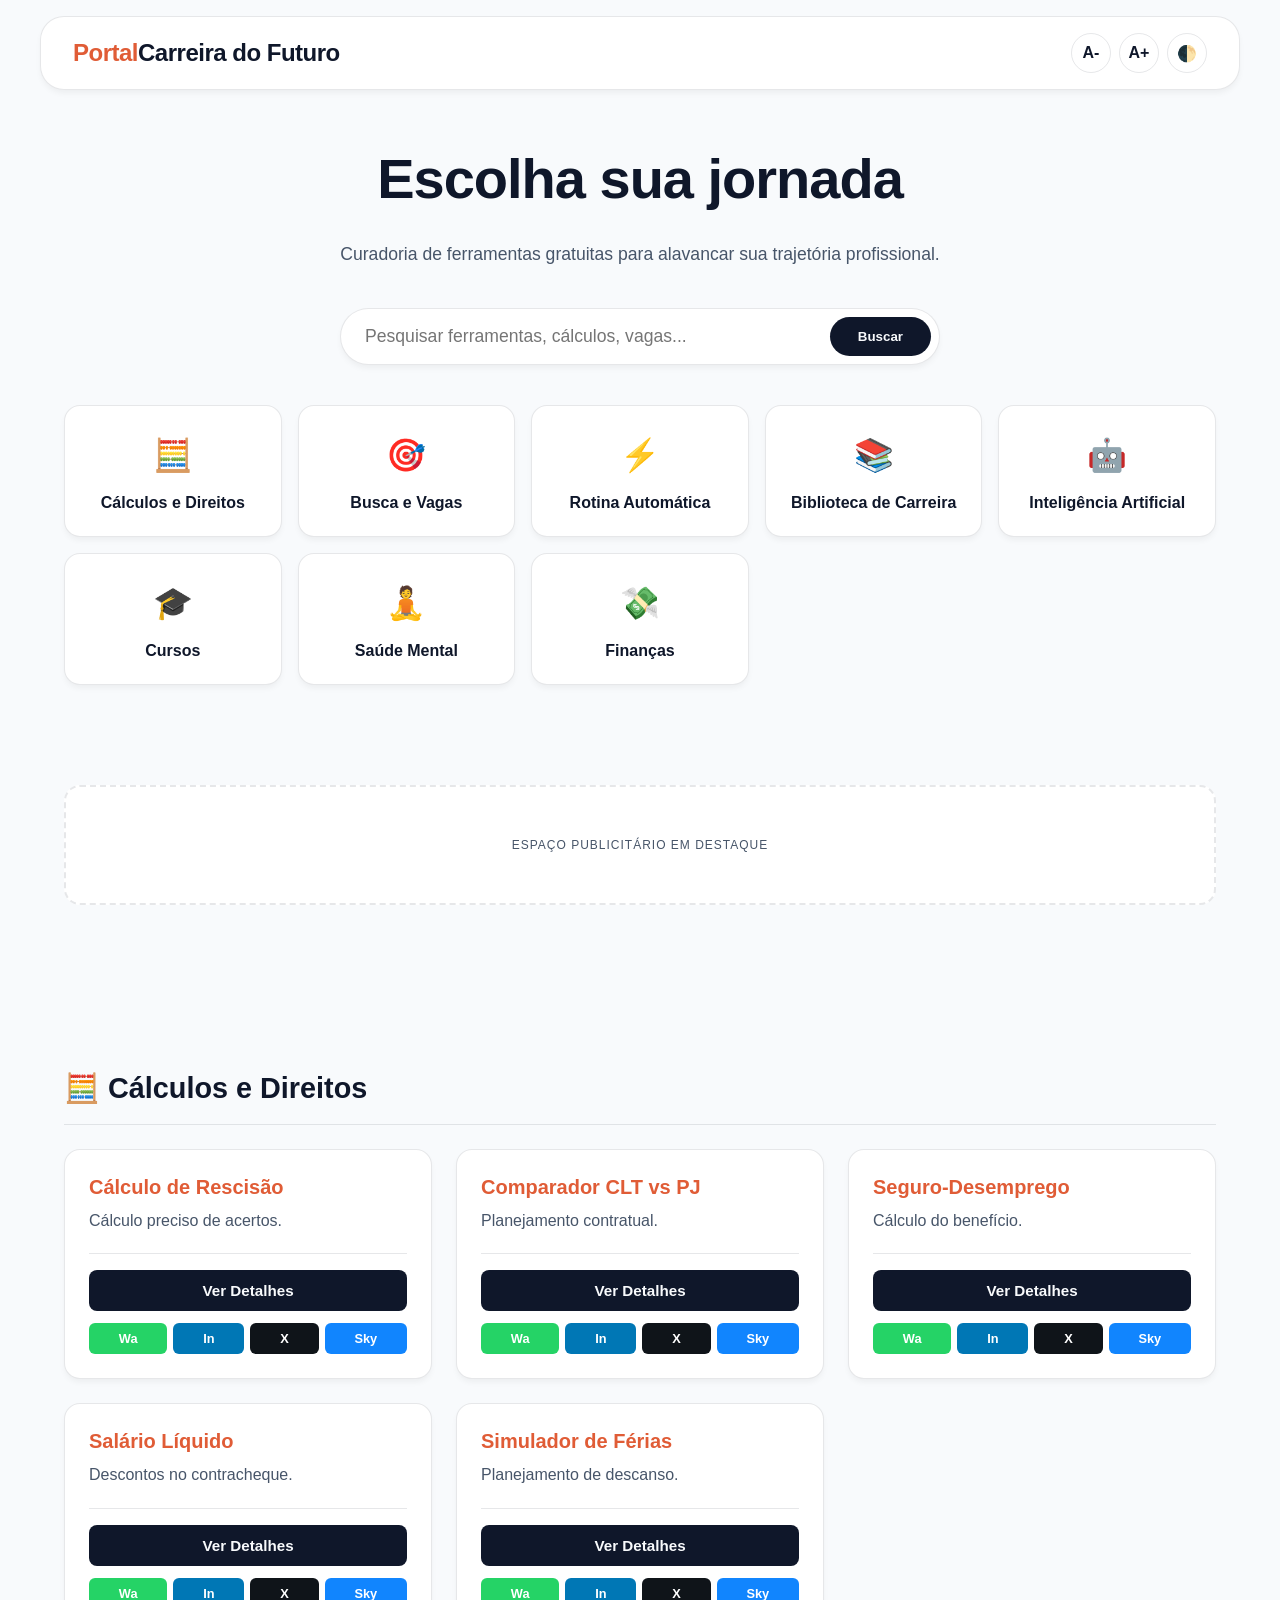
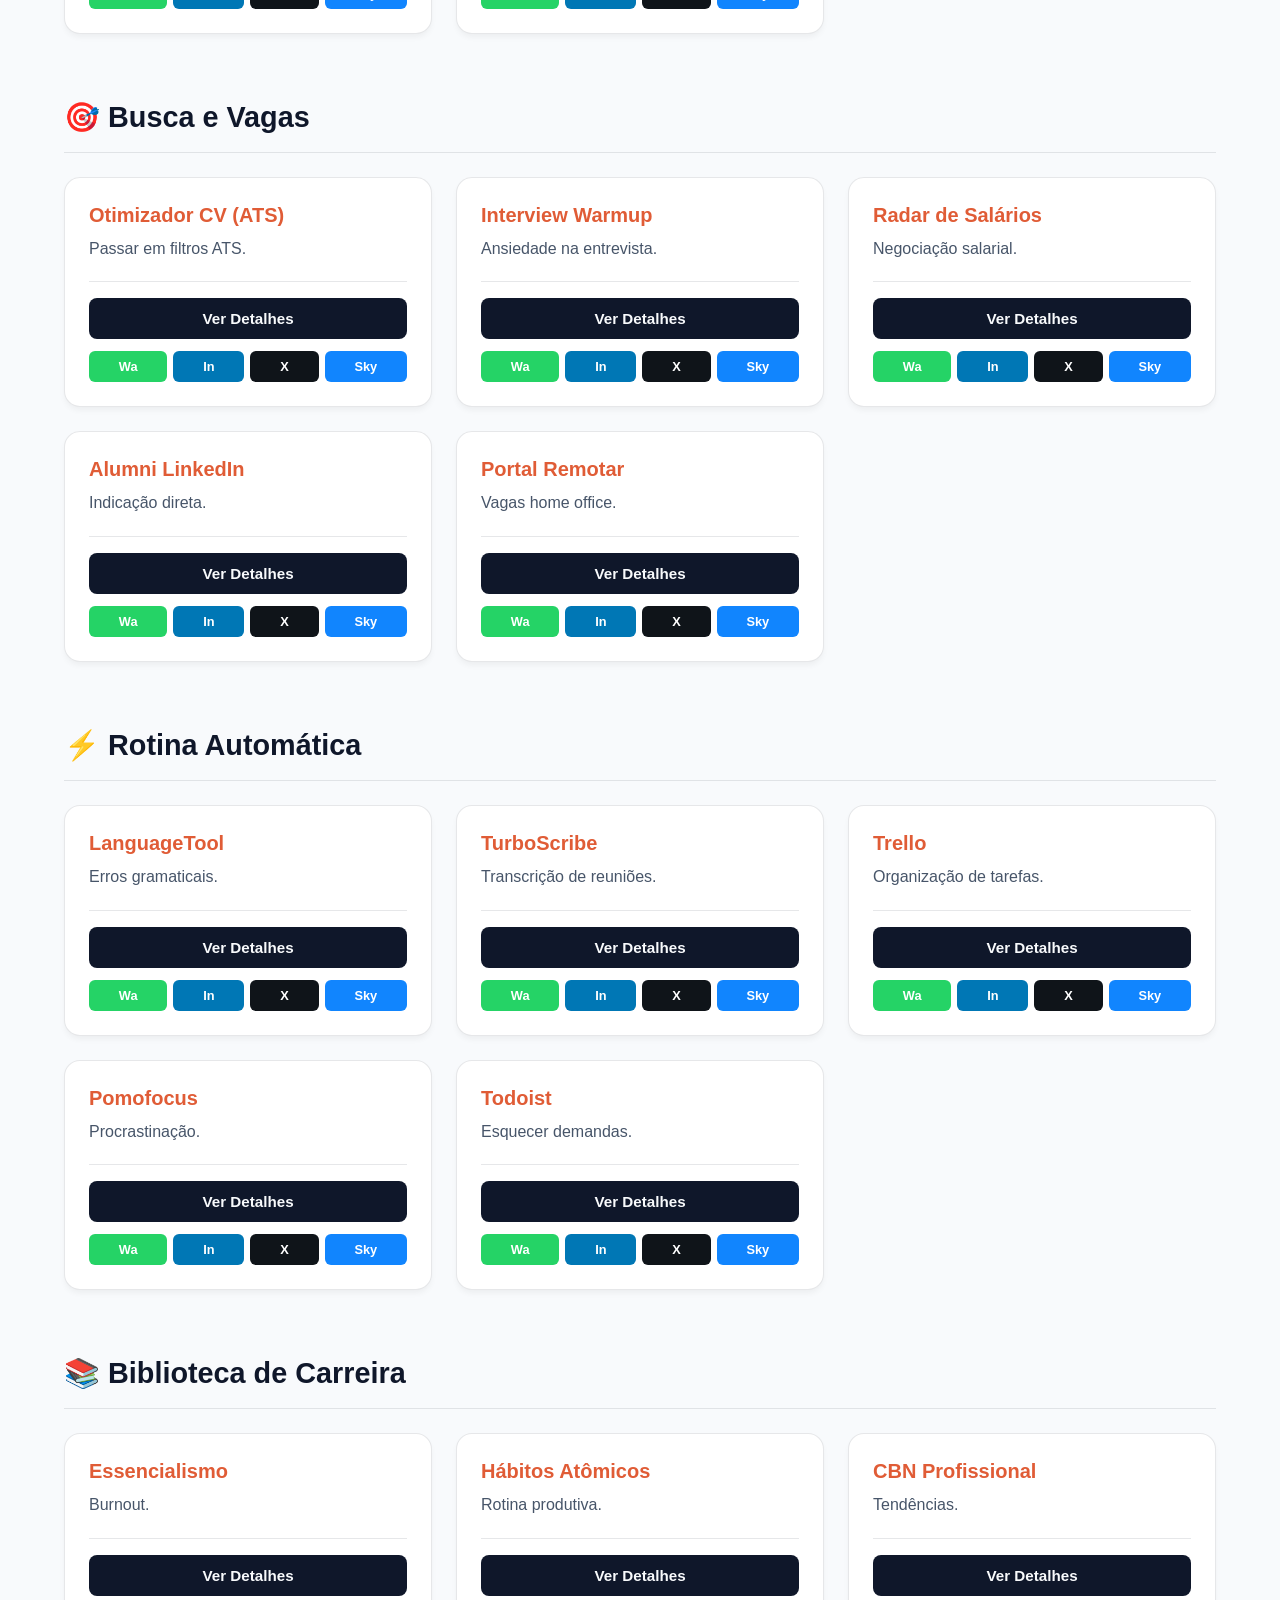
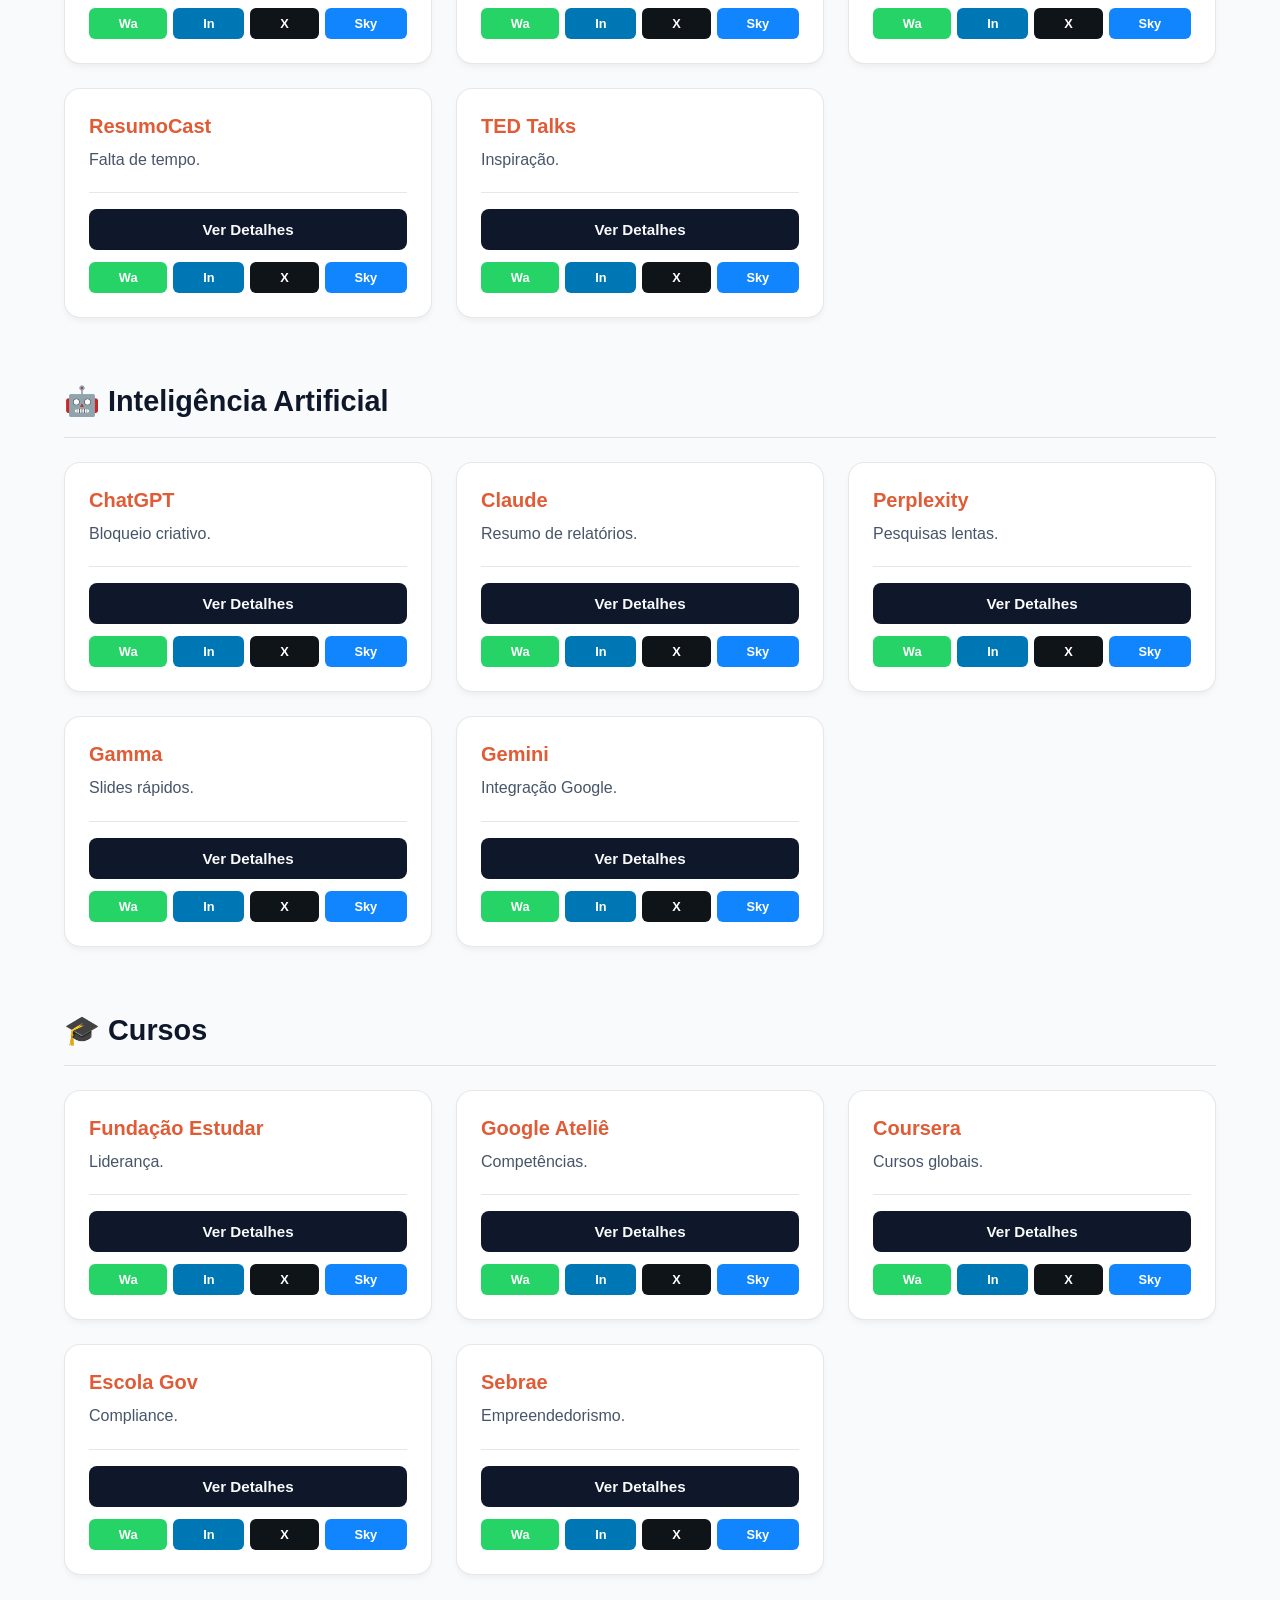
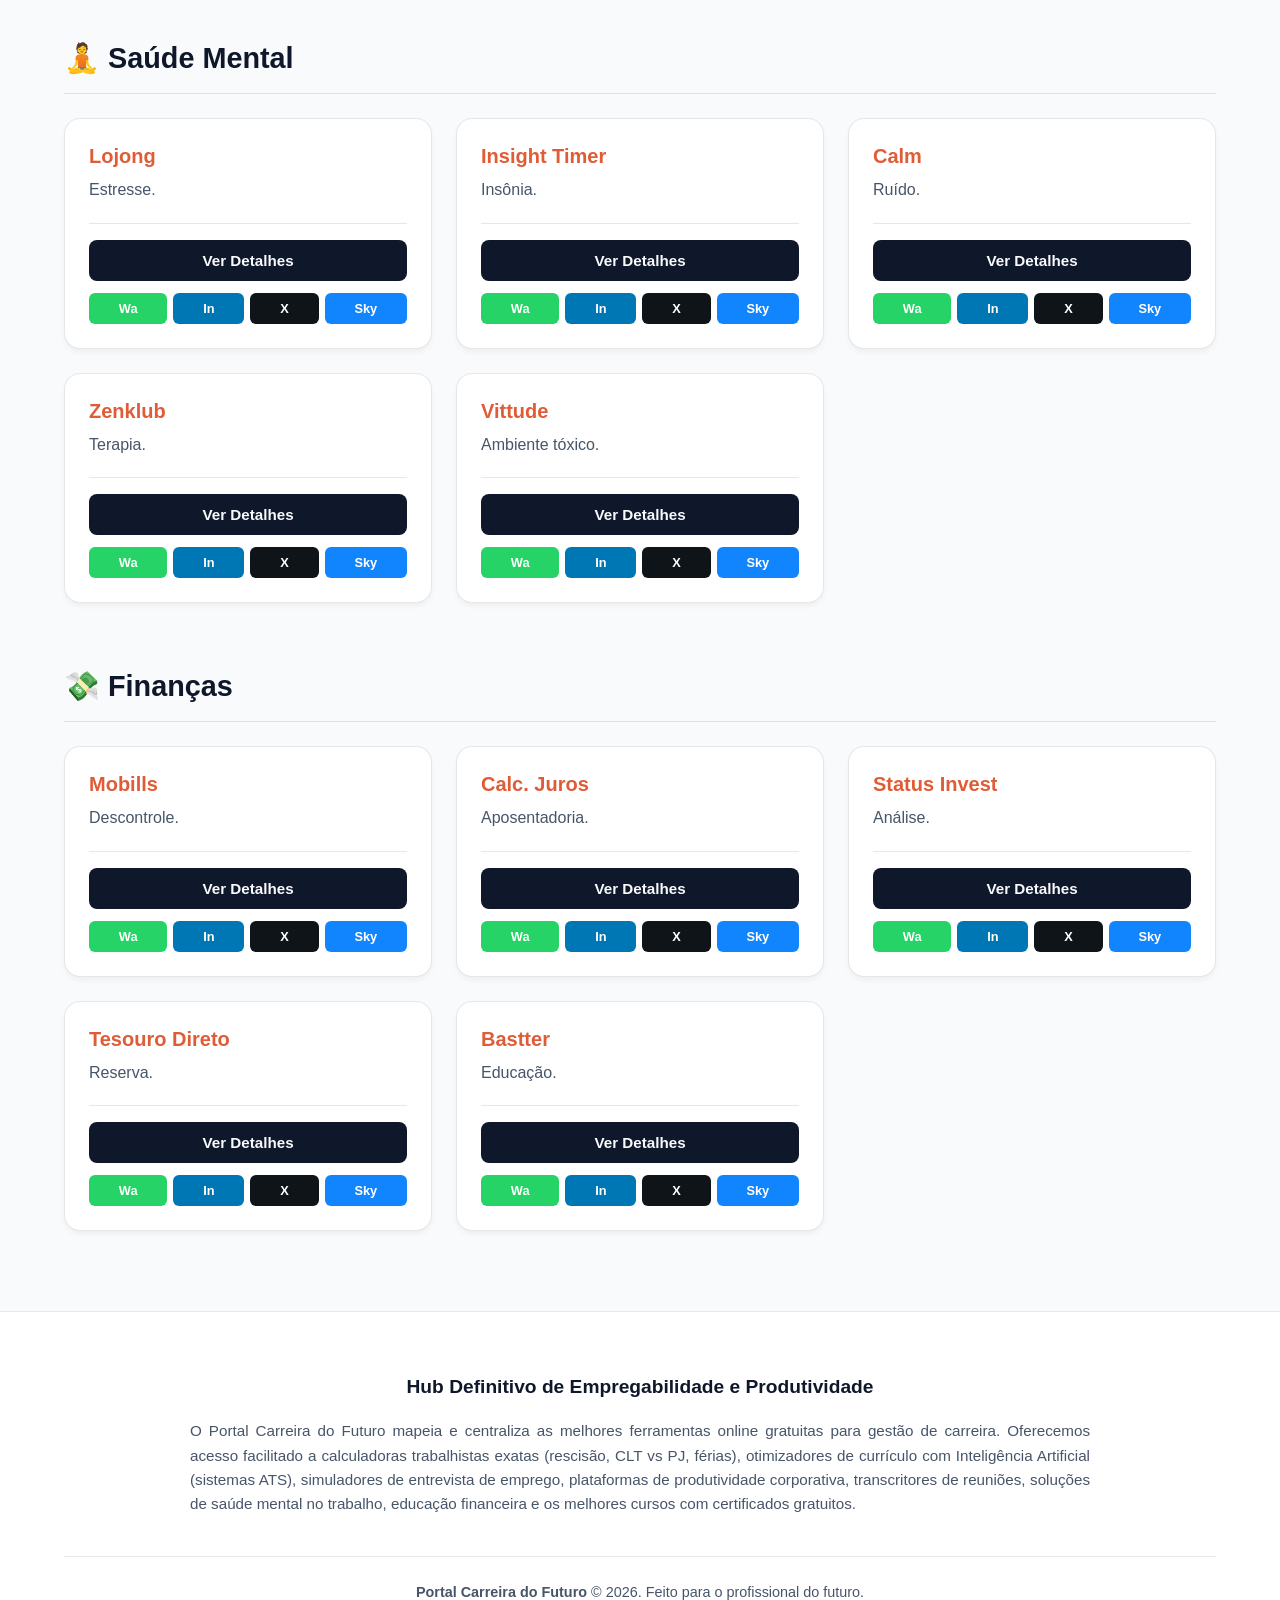
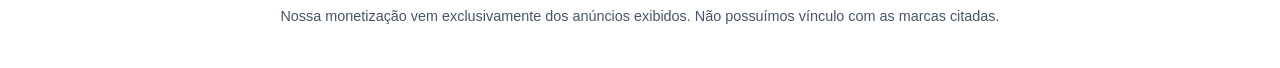
==== commit a854b58e: "v20" ====
--- a/index.html
+++ b/index.html
@@ -6,10 +6,19 @@
     <meta charset="UTF-8">
     <meta name="viewport" content="width=device-width, initial-scale=1.0">
     <title>Portal Carreira do Futuro | Ferramentas e Produtividade</title>
-    <link rel="stylesheet" href="style.css?v=16">
+    <link rel="stylesheet" href="style.css?v=17">
+    <meta name="description" content="Hub gratuito de ferramentas para carreira: calculadoras trabalhistas, IA, vagas e saúde mental.">
+    <meta property="og:title" content="Portal Carreira do Futuro | Ferramentas Gratuitas">
+    <meta property="og:description" content="As melhores calculadoras trabalhistas, IAs para produtividade e dicas de empregabilidade em um só lugar.">
+    <meta property="og:image" content="https://seusite.com/capa-og.jpg"> <meta property="og:url" content="https://paulinbasalces.github.io/carreirahub/">
+    <meta name="twitter:card" content="summary_large_image">
+
+    <link rel="manifest" href="manifest.json">
+    <meta name="theme-color" content="#f8fafc">
+    <link rel="apple-touch-icon" href="icone-192.png">
 </head>
 <body>
-    <noscript><iframe src="https://www.googletagmanager.com/ns.html?id=GTM-XXXXXXX" height="0" width="0" style="display:none;visibility:hidden"></iframe></noscript>
+    <noscript><iframe src="https://www.googletagmanager.com/ns.html?id=GTM-WC8PTWHC" height="0" width="0" style="display:none;visibility:hidden"></iframe></noscript>
 
     <header class="cabecalho-site">
         <div class="container nav-bar">
@@ -43,6 +52,7 @@
         <div class="area-adsense ads-vip">
             <p class="ads-label">Espaço Publicitário em Destaque</p>
         </div>
+        <div class="espaco-respiro"></div>
 
         <div id="lista-ferramentas"></div>
     </main>
@@ -70,7 +80,7 @@
 
             <div class="acoes-ferramenta">
                 <a id="artigo-link" href="#" target="_blank" rel="noopener noreferrer" class="btn-primario">Acessar Plataforma Oficial</a>
-                <a id="btn-reportar" href="#" class="btn-reportar-link">⚠️ Reportar link quebrado ou erro</a>
+                <a id="btn-reportar" href="#" class="btn-reportar-link">⚠️ Reportar erro ou link quebrado</a>
                 
                 <div class="share-buttons">
                     <p class="share-title">Compartilhar ferramenta útil:</p>
@@ -99,6 +109,6 @@
         </div>
     </footer>
 
-    <script src="script.js?v=16"></script>
+    <script src="script.js?v=17"></script>
 </body>
 </html>
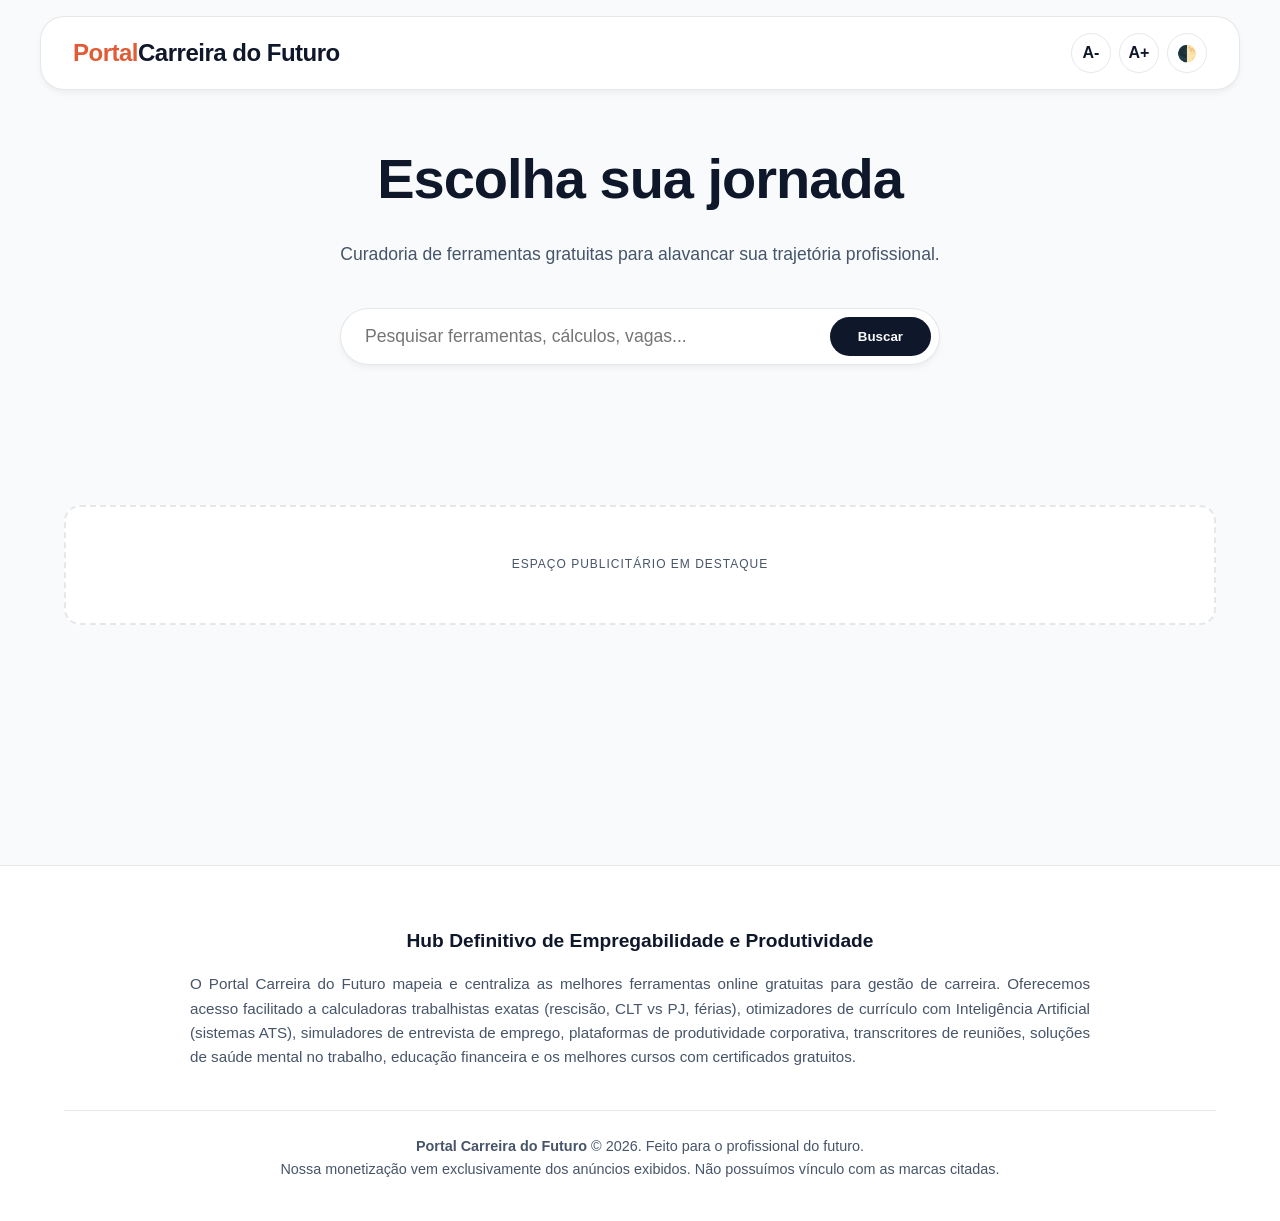
==== commit 438639aa: "Update index.html" ====
--- a/index.html
+++ b/index.html
@@ -1,8 +1,7 @@
 <!DOCTYPE html>
 <html lang="pt-BR">
 <head>
-    <script>(function(w,d,s,l,i){w[l]=w[l]||[];w[l].push({'gtm.start':new Date().getTime(),event:'gtm.js'});var f=d.getElementsByTagName(s)[0],j=d.createElement(s),dl=l!='dataLayer'?'&l='+l:'';j.async=true;j.src='https://www.googletagmanager.com/gtm.js?id='+i+dl;f.parentNode.insertBefore(j,f);})(window,document,'script','dataLayer','GTM-XXXXXXX');</script>
-    
+<script>(function(w,d,s,l,i){w[l]=w[l]||[];w[l].push({'gtm.start':new Date().getTime(),event:'gtm.js'});var f=d.getElementsByTagName(s)[0],j=d.createElement(s),dl=l!='dataLayer'?'&l='+l:'';j.async=true;j.src='https://www.googletagmanager.com/gtm.js?id='+i+dl;f.parentNode.insertBefore(j,f);})(window,document,'script','dataLayer','GTM-WC8PTWHC');</script>    
     <meta charset="UTF-8">
     <meta name="viewport" content="width=device-width, initial-scale=1.0">
     <title>Portal Carreira do Futuro | Ferramentas e Produtividade</title>
@@ -10,7 +9,7 @@
     <meta name="description" content="Hub gratuito de ferramentas para carreira: calculadoras trabalhistas, IA, vagas e saúde mental.">
     <meta property="og:title" content="Portal Carreira do Futuro | Ferramentas Gratuitas">
     <meta property="og:description" content="As melhores calculadoras trabalhistas, IAs para produtividade e dicas de empregabilidade em um só lugar.">
-    <meta property="og:image" content="https://seusite.com/capa-og.jpg"> <meta property="og:url" content="https://paulinbasalces.github.io/carreirahub/">
+    <meta property="og:image" content="/capa-og.jpg"> <meta property="og:url" content="https://paulinbasalces.github.io/carreirahub/">
     <meta name="twitter:card" content="summary_large_image">
 
     <link rel="manifest" href="manifest.json">
@@ -111,4 +110,4 @@
 
     <script src="script.js?v=17"></script>
 </body>
-</html>+</html>
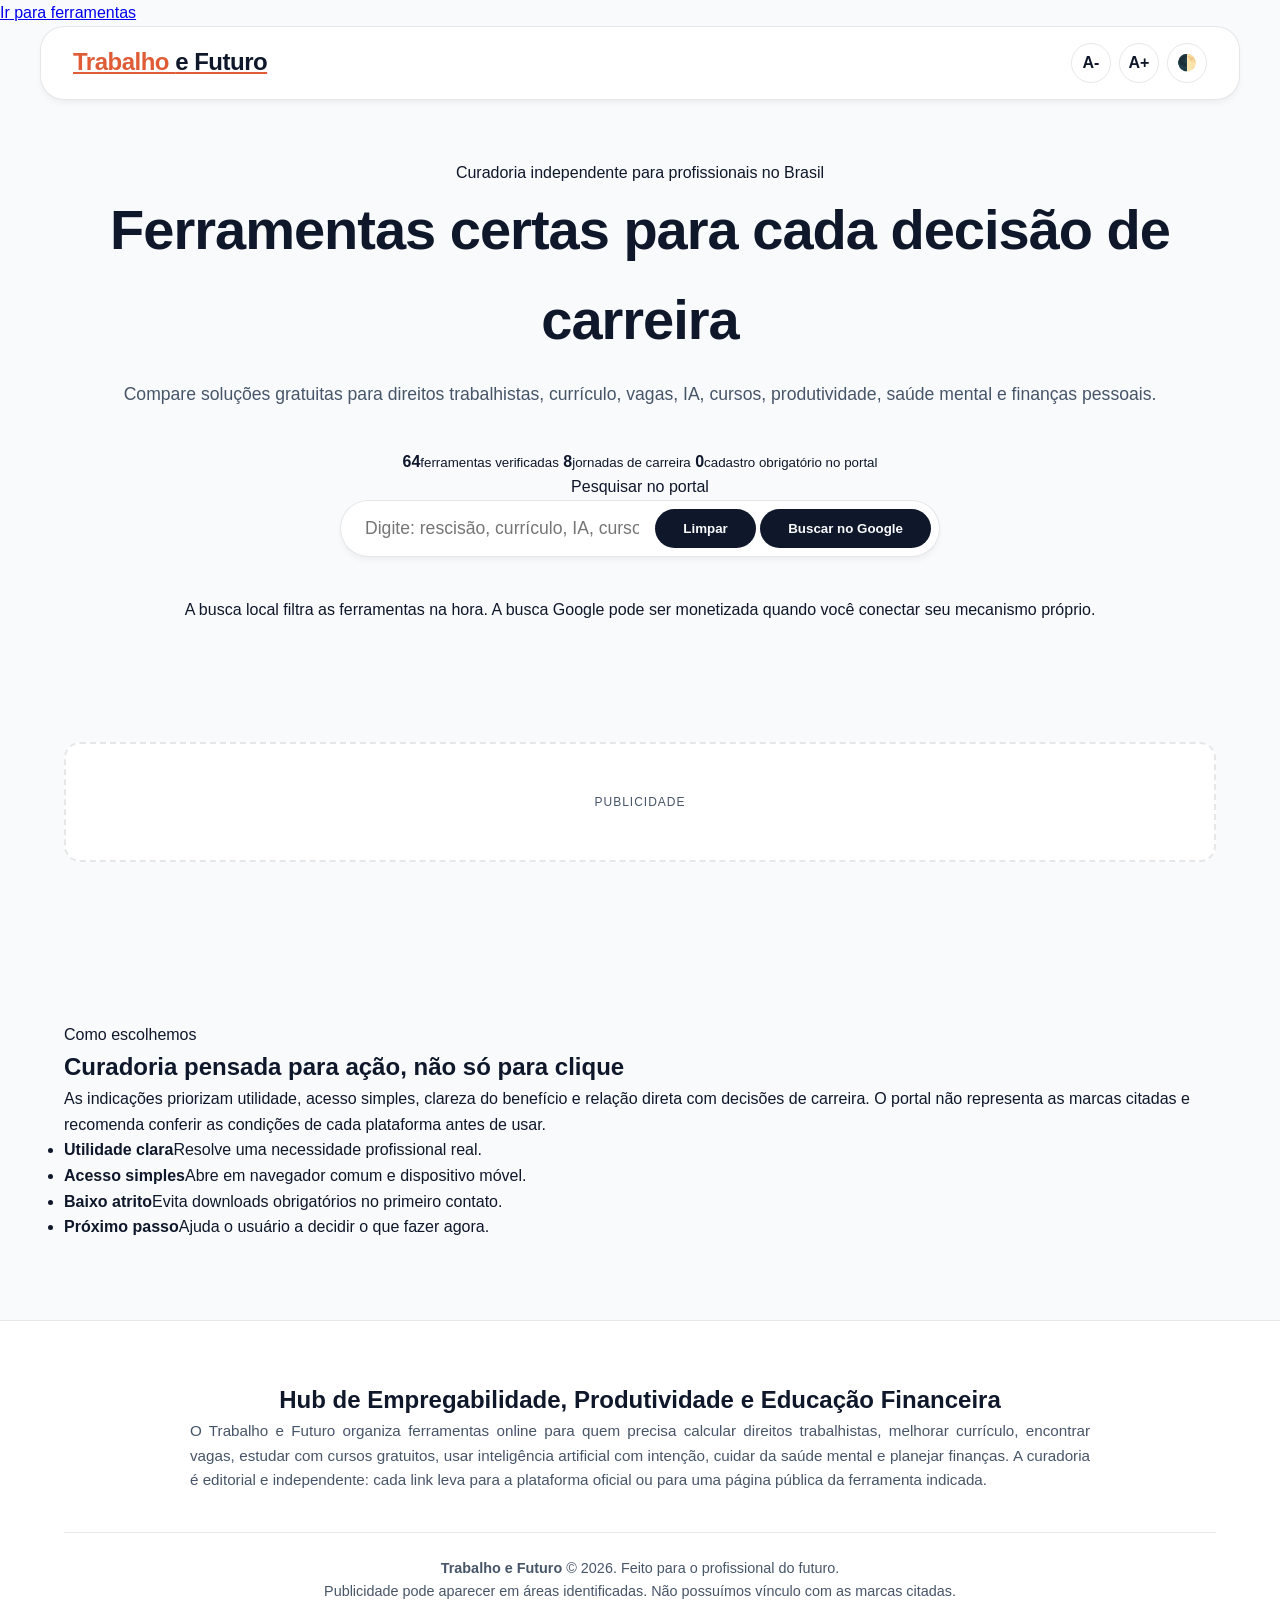
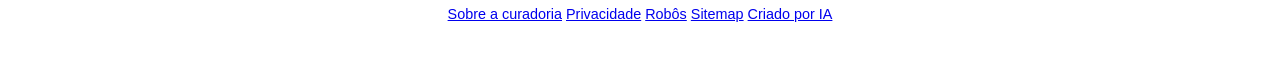
==== commit cb57bd20: "Update index.html" ====
--- a/index.html
+++ b/index.html
@@ -4,29 +4,55 @@
 <script>(function(w,d,s,l,i){w[l]=w[l]||[];w[l].push({'gtm.start':new Date().getTime(),event:'gtm.js'});var f=d.getElementsByTagName(s)[0],j=d.createElement(s),dl=l!='dataLayer'?'&l='+l:'';j.async=true;j.src='https://www.googletagmanager.com/gtm.js?id='+i+dl;f.parentNode.insertBefore(j,f);})(window,document,'script','dataLayer','GTM-WC8PTWHC');</script>    
     <meta charset="UTF-8">
     <meta name="viewport" content="width=device-width, initial-scale=1.0">
-    <title>Portal Carreira do Futuro | Ferramentas e Produtividade</title>
-    <link rel="stylesheet" href="style.css?v=17">
-    <meta name="description" content="Hub gratuito de ferramentas para carreira: calculadoras trabalhistas, IA, vagas e saúde mental.">
-    <meta property="og:title" content="Portal Carreira do Futuro | Ferramentas Gratuitas">
-    <meta property="og:description" content="As melhores calculadoras trabalhistas, IAs para produtividade e dicas de empregabilidade em um só lugar.">
-    <meta property="og:image" content="/capa-og.jpg"> <meta property="og:url" content="https://paulinbasalces.github.io/carreirahub/">
+    <title>Trabalho e Futuro | Ferramentas gratuitas para emprego, IA e finanças</title>
+    <meta name="description" content="Curadoria independente de ferramentas gratuitas para carreira: direitos trabalhistas, vagas, currículo, IA, cursos, produtividade, saúde mental e finanças.">
+    <meta name="robots" content="index,follow,max-image-preview:large">
+    <link rel="canonical" href="https://paulinbasalces.github.io/carreirahub/">
+    <link rel="stylesheet" href="style.css?v=19">
+    <meta property="og:type" content="website">
+    <meta property="og:title" content="Trabalho e Futuro | Ferramentas gratuitas para crescer na carreira">
+    <meta property="og:description" content="Compare, filtre e acesse ferramentas úteis para emprego, currículo, IA, cursos, produtividade e finanças pessoais.">
+    <meta property="og:image" content="https://paulinbasalces.github.io/carreirahub/capa-og.jpg">
+    <meta property="og:url" content="https://paulinbasalces.github.io/carreirahub/">
+    <meta property="og:locale" content="pt_BR">
     <meta name="twitter:card" content="summary_large_image">
 
     <link rel="manifest" href="manifest.json">
     <meta name="theme-color" content="#f8fafc">
     <link rel="apple-touch-icon" href="icone-192.png">
+    <script type="application/ld+json">
+    {
+      "@context": "https://schema.org",
+      "@type": "WebSite",
+      "name": "Trabalho e Futuro",
+      "url": "https://paulinbasalces.github.io/carreirahub/",
+      "description": "Curadoria independente de ferramentas gratuitas para carreira, produtividade, inteligência artificial, cursos, direitos trabalhistas e finanças.",
+      "inLanguage": "pt-BR",
+      "publisher": {
+        "@type": "Organization",
+        "name": "Trabalho e Futuro",
+        "url": "https://paulinbasalces.github.io/carreirahub/"
+      },
+      "potentialAction": {
+        "@type": "SearchAction",
+        "target": "https://paulinbasalces.github.io/carreirahub/?q={search_term_string}",
+        "query-input": "required name=search_term_string"
+      }
+    }
+    </script>
 </head>
 <body>
     <noscript><iframe src="https://www.googletagmanager.com/ns.html?id=GTM-WC8PTWHC" height="0" width="0" style="display:none;visibility:hidden"></iframe></noscript>
+    <a class="skip-link" href="#lista-ferramentas">Ir para ferramentas</a>
 
     <header class="cabecalho-site">
         <div class="container nav-bar">
-            <h1 class="logotipo" onclick="window.scrollTo({top: 0, behavior: 'smooth'})" role="button" tabindex="0">Portal<span>Carreira do Futuro</span></h1>
+            <a class="logotipo" href="./index.html" aria-label="Trabalho e Futuro">Trabalho <span>e Futuro</span></a>
             
             <div class="controles-a11y" aria-label="Controles de Acessibilidade">
-                <button id="btn-fonte-menos" class="btn-a11y" aria-label="Diminuir tamanho da fonte">A-</button>
-                <button id="btn-fonte-mais" class="btn-a11y" aria-label="Aumentar tamanho da fonte">A+</button>
-                <button id="btn-tema" class="btn-a11y" aria-label="Alternar tema claro e escuro">🌓</button>
+                <button type="button" id="btn-fonte-menos" class="btn-a11y" aria-label="Diminuir tamanho da fonte">A-</button>
+                <button type="button" id="btn-fonte-mais" class="btn-a11y" aria-label="Aumentar tamanho da fonte">A+</button>
+                <button type="button" id="btn-tema" class="btn-a11y" aria-label="Alternar tema claro e escuro">🌓</button>
             </div>
         </div>
     </header>
@@ -34,31 +60,68 @@
     <main class="container" id="conteudo-principal">
         
         <section class="hero">
-            <h2 class="hero-title">Escolha sua jornada</h2>
-            <p class="hero-subtitle">Curadoria de ferramentas gratuitas para alavancar sua trajetória profissional.</p>
+            <p class="hero-kicker">Curadoria independente para profissionais no Brasil</p>
+            <h1 class="hero-title">Ferramentas certas para cada decisão de carreira</h1>
+            <p class="hero-subtitle">Compare soluções gratuitas para direitos trabalhistas, currículo, vagas, IA, cursos, produtividade, saúde mental e finanças pessoais.</p>
+            <div class="hero-metricas" aria-label="Resumo da curadoria">
+                <span class="metrica-card metrica-ferramentas"><strong id="total-ferramentas">64</strong><small>ferramentas verificadas</small></span>
+                <span class="metrica-card metrica-jornadas"><strong id="total-categorias">8</strong><small>jornadas de carreira</small></span>
+                <span class="metrica-card metrica-cadastro"><strong>0</strong><small>cadastro obrigatório no portal</small></span>
+            </div>
             
-            <div class="busca-container">
-                <form action="https://www.google.com/search" method="get" target="_blank" class="busca-form">
-                    <input type="search" name="q" placeholder="Pesquisar ferramentas, cálculos, vagas..." aria-label="Pesquisar" required>
-                    <button type="submit" class="btn-busca">Buscar</button>
-                </form>
+            <div class="busca-container" role="search">
+                <label class="sr-only" for="campo-busca">Pesquisar no portal</label>
+                <div class="busca-form">
+                    <input id="campo-busca" type="search" placeholder="Digite: rescisão, currículo, IA, cursos..." autocomplete="off">
+                    <div class="busca-acoes">
+                        <button type="button" id="btn-limpar-busca" class="btn-busca secundario">Limpar</button>
+                        <button type="button" id="btn-google-busca" class="btn-busca google">Buscar no Google</button>
+                    </div>
+                </div>
+                <p id="google-search-status" class="google-search-status">A busca local filtra as ferramentas na hora. A busca Google pode ser monetizada quando você conectar seu mecanismo próprio.</p>
             </div>
             
             <nav id="bento-menu" class="bento-grid-container" aria-label="Navegação rápida por categorias"></nav>
         </section>
 
+        <section id="google-search-panel" class="google-search-panel hidden" aria-labelledby="google-search-title">
+            <div class="google-search-header">
+                <div>
+                    <p class="section-kicker">Busca Google do portal</p>
+                    <h2 id="google-search-title">Resultados complementares</h2>
+                </div>
+                <button type="button" id="btn-fechar-google" class="btn-busca secundario">Fechar</button>
+            </div>
+            <div id="google-resultados"></div>
+        </section>
+
         <div class="espaco-respiro"></div>
         <div class="area-adsense ads-vip">
-            <p class="ads-label">Espaço Publicitário em Destaque</p>
+            <p class="ads-label">Publicidade</p>
         </div>
         <div class="espaco-respiro"></div>
 
+        <section class="painel-curadoria" aria-labelledby="titulo-curadoria">
+            <div>
+                <p class="section-kicker">Como escolhemos</p>
+                <h2 id="titulo-curadoria">Curadoria pensada para ação, não só para clique</h2>
+                <p>As indicações priorizam utilidade, acesso simples, clareza do benefício e relação direta com decisões de carreira. O portal não representa as marcas citadas e recomenda conferir as condições de cada plataforma antes de usar.</p>
+            </div>
+            <ul class="criterios-lista" aria-label="Critérios de seleção">
+                <li class="criterio-card criterio-utilidade"><strong>Utilidade clara</strong><span>Resolve uma necessidade profissional real.</span></li>
+                <li class="criterio-card criterio-acesso"><strong>Acesso simples</strong><span>Abre em navegador comum e dispositivo móvel.</span></li>
+                <li class="criterio-card criterio-seguranca"><strong>Baixo atrito</strong><span>Evita downloads obrigatórios no primeiro contato.</span></li>
+                <li class="criterio-card criterio-decisao"><strong>Próximo passo</strong><span>Ajuda o usuário a decidir o que fazer agora.</span></li>
+            </ul>
+        </section>
+
+        <p id="status-resultados" class="status-resultados" aria-live="polite"></p>
         <div id="lista-ferramentas"></div>
     </main>
 
     <div id="modal-overlay" class="modal-overlay hidden" onclick="fecharAoClicarFora(event)" aria-hidden="true">
         <div id="modal-ferramenta" class="modal-content" role="dialog" aria-modal="true" aria-labelledby="artigo-titulo">
-            <button class="btn-fechar" onclick="fecharTodosModais()" aria-label="Fechar janela">✕</button>
+            <button type="button" class="btn-fechar" onclick="fecharTodosModais()" aria-label="Fechar janela">✕</button>
             
             <div class="modal-header-compacto">
                 <span id="artigo-emoji" class="emoji-medio" aria-hidden="true"></span>
@@ -69,27 +132,36 @@
             </div>
 
             <div class="dor-box">
-                <strong>💡 Resolve o problema:</strong>
+                <strong>Resolve o problema:</strong>
                 <p id="artigo-dor"></p>
             </div>
 
             <div class="artigo-corpo">
                 <p id="artigo-descricao"></p>
+                <dl class="detalhes-editoriais">
+                    <div>
+                        <dt>Melhor para</dt>
+                        <dd id="artigo-melhor-para"></dd>
+                    </div>
+                    <div>
+                        <dt>Atenção antes de usar</dt>
+                        <dd id="artigo-cuidado"></dd>
+                    </div>
+                </dl>
             </div>
 
             <div class="acoes-ferramenta">
                 <a id="artigo-link" href="#" target="_blank" rel="noopener noreferrer" class="btn-primario">Acessar Plataforma Oficial</a>
-                <a id="btn-reportar" href="#" class="btn-reportar-link">⚠️ Reportar erro ou link quebrado</a>
+                <button type="button" id="btn-reportar" class="btn-reportar-link">Reportar link quebrado</button>
                 
                 <div class="share-buttons">
                     <p class="share-title">Compartilhar ferramenta útil:</p>
-                    <div class="share-icons" id="botoes-compartilhamento">
-                        </div>
+                    <div class="share-icons" id="botoes-compartilhamento"></div>
                 </div>
             </div>
             
             <div class="area-adsense ads-modal">
-                <p class="ads-label">Espaço Publicitário</p>
+                <p class="ads-label">Publicidade</p>
             </div>
         </div>
     </div>
@@ -97,17 +169,24 @@
     <footer class="rodape-site">
         <div class="container">
             <article class="sobre-portal-rodape">
-                <h3>Hub Definitivo de Empregabilidade e Produtividade</h3>
-                <p>O Portal Carreira do Futuro mapeia e centraliza as melhores ferramentas online gratuitas para gestão de carreira. Oferecemos acesso facilitado a calculadoras trabalhistas exatas (rescisão, CLT vs PJ, férias), otimizadores de currículo com Inteligência Artificial (sistemas ATS), simuladores de entrevista de emprego, plataformas de produtividade corporativa, transcritores de reuniões, soluções de saúde mental no trabalho, educação financeira e os melhores cursos com certificados gratuitos.</p>
+                <h2>Hub de Empregabilidade, Produtividade e Educação Financeira</h2>
+                <p>O Trabalho e Futuro organiza ferramentas online para quem precisa calcular direitos trabalhistas, melhorar currículo, encontrar vagas, estudar com cursos gratuitos, usar inteligência artificial com intenção, cuidar da saúde mental e planejar finanças. A curadoria é editorial e independente: cada link leva para a plataforma oficial ou para uma página pública da ferramenta indicada.</p>
             </article>
 
             <div class="rodape-main">
-                <p><strong>Portal Carreira do Futuro</strong> &copy; 2026. Feito para o profissional do futuro.</p>
-                <p>Nossa monetização vem exclusivamente dos anúncios exibidos. Não possuímos vínculo com as marcas citadas.</p>
+                <p><strong>Trabalho e Futuro</strong> &copy; 2026. Feito para o profissional do futuro.</p>
+                <p>Publicidade pode aparecer em áreas identificadas. Não possuímos vínculo com as marcas citadas.</p>
+                <nav class="links-rodape" aria-label="Links institucionais">
+                    <a href="sobre.html">Sobre a curadoria</a>
+                    <a href="privacidade.html">Privacidade</a>
+                    <a href="robots.txt">Robôs</a>
+                    <a href="sitemap.xml">Sitemap</a>
+                    <a href="https://basalces.com/">Criado por IA</a>
+                </nav>
             </div>
         </div>
     </footer>
 
-    <script src="script.js?v=17"></script>
+    <script src="script.js?v=1.0"></script>
 </body>
 </html>
